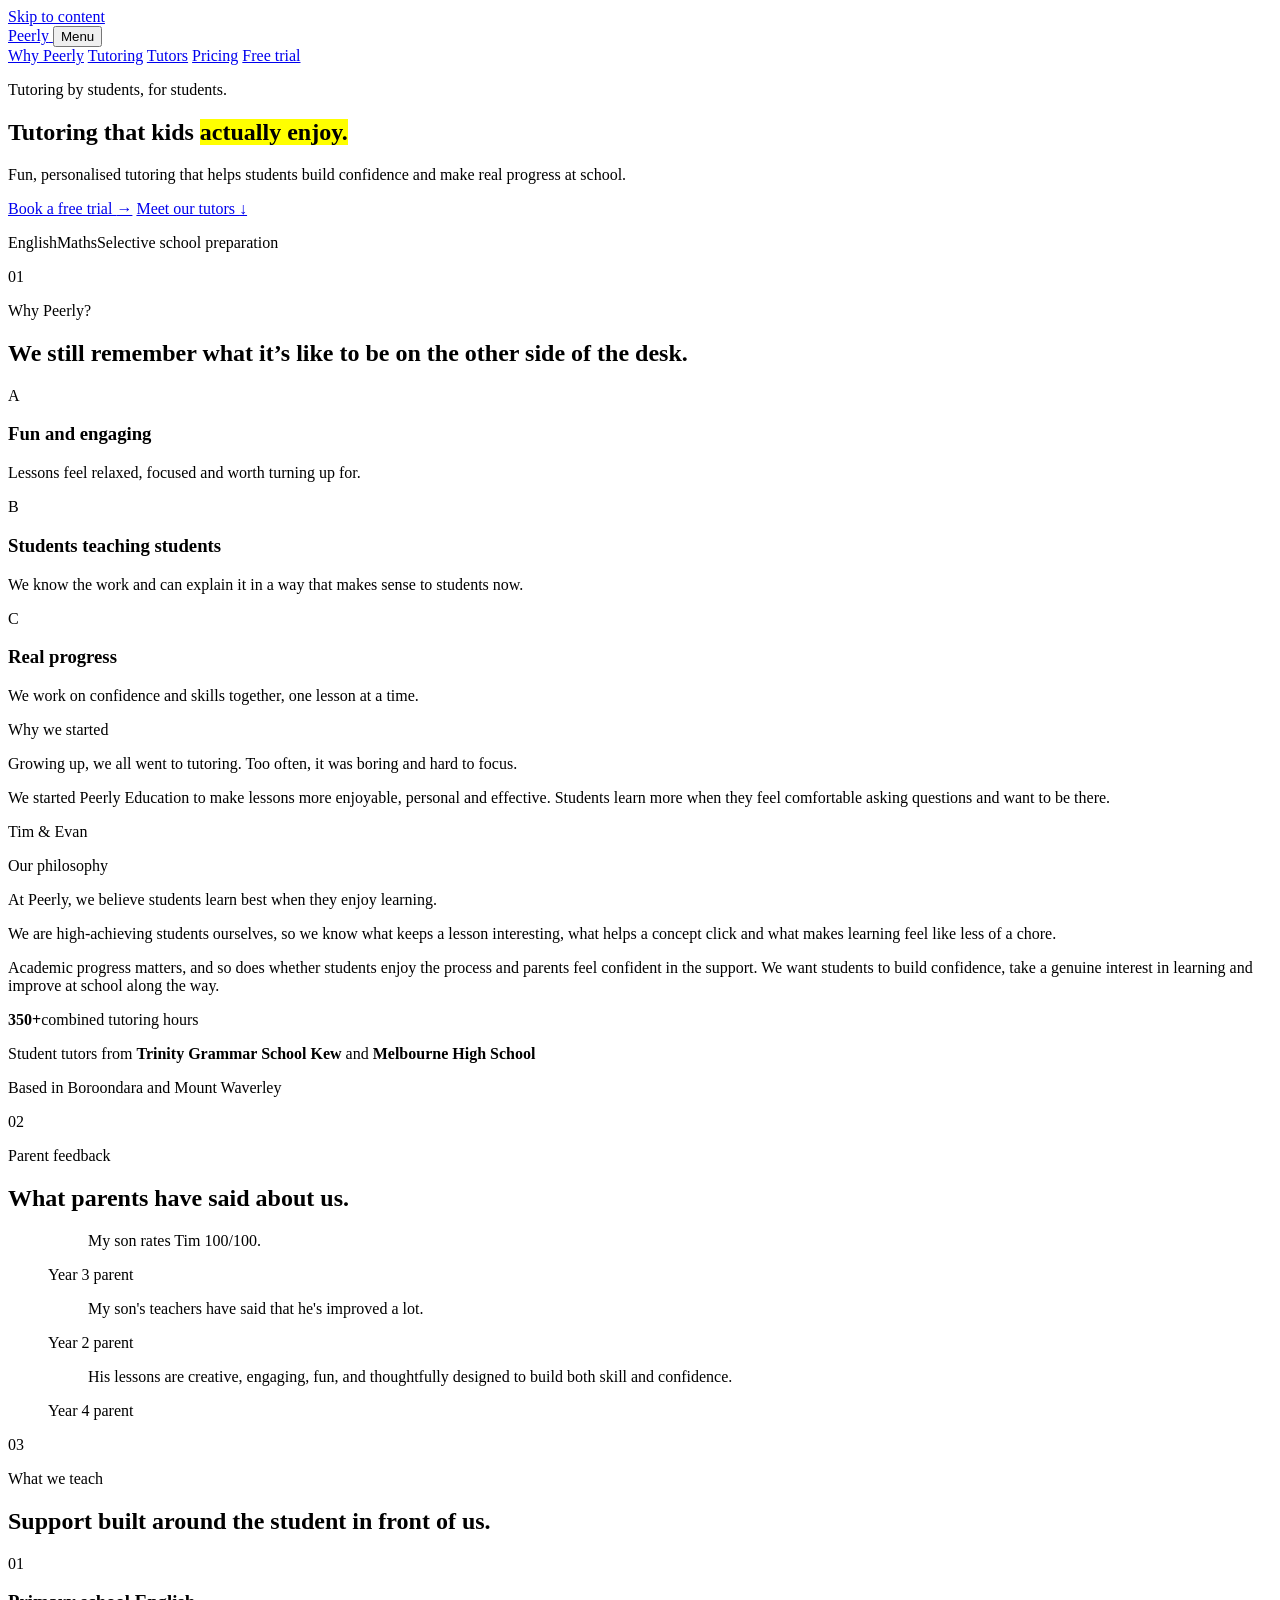
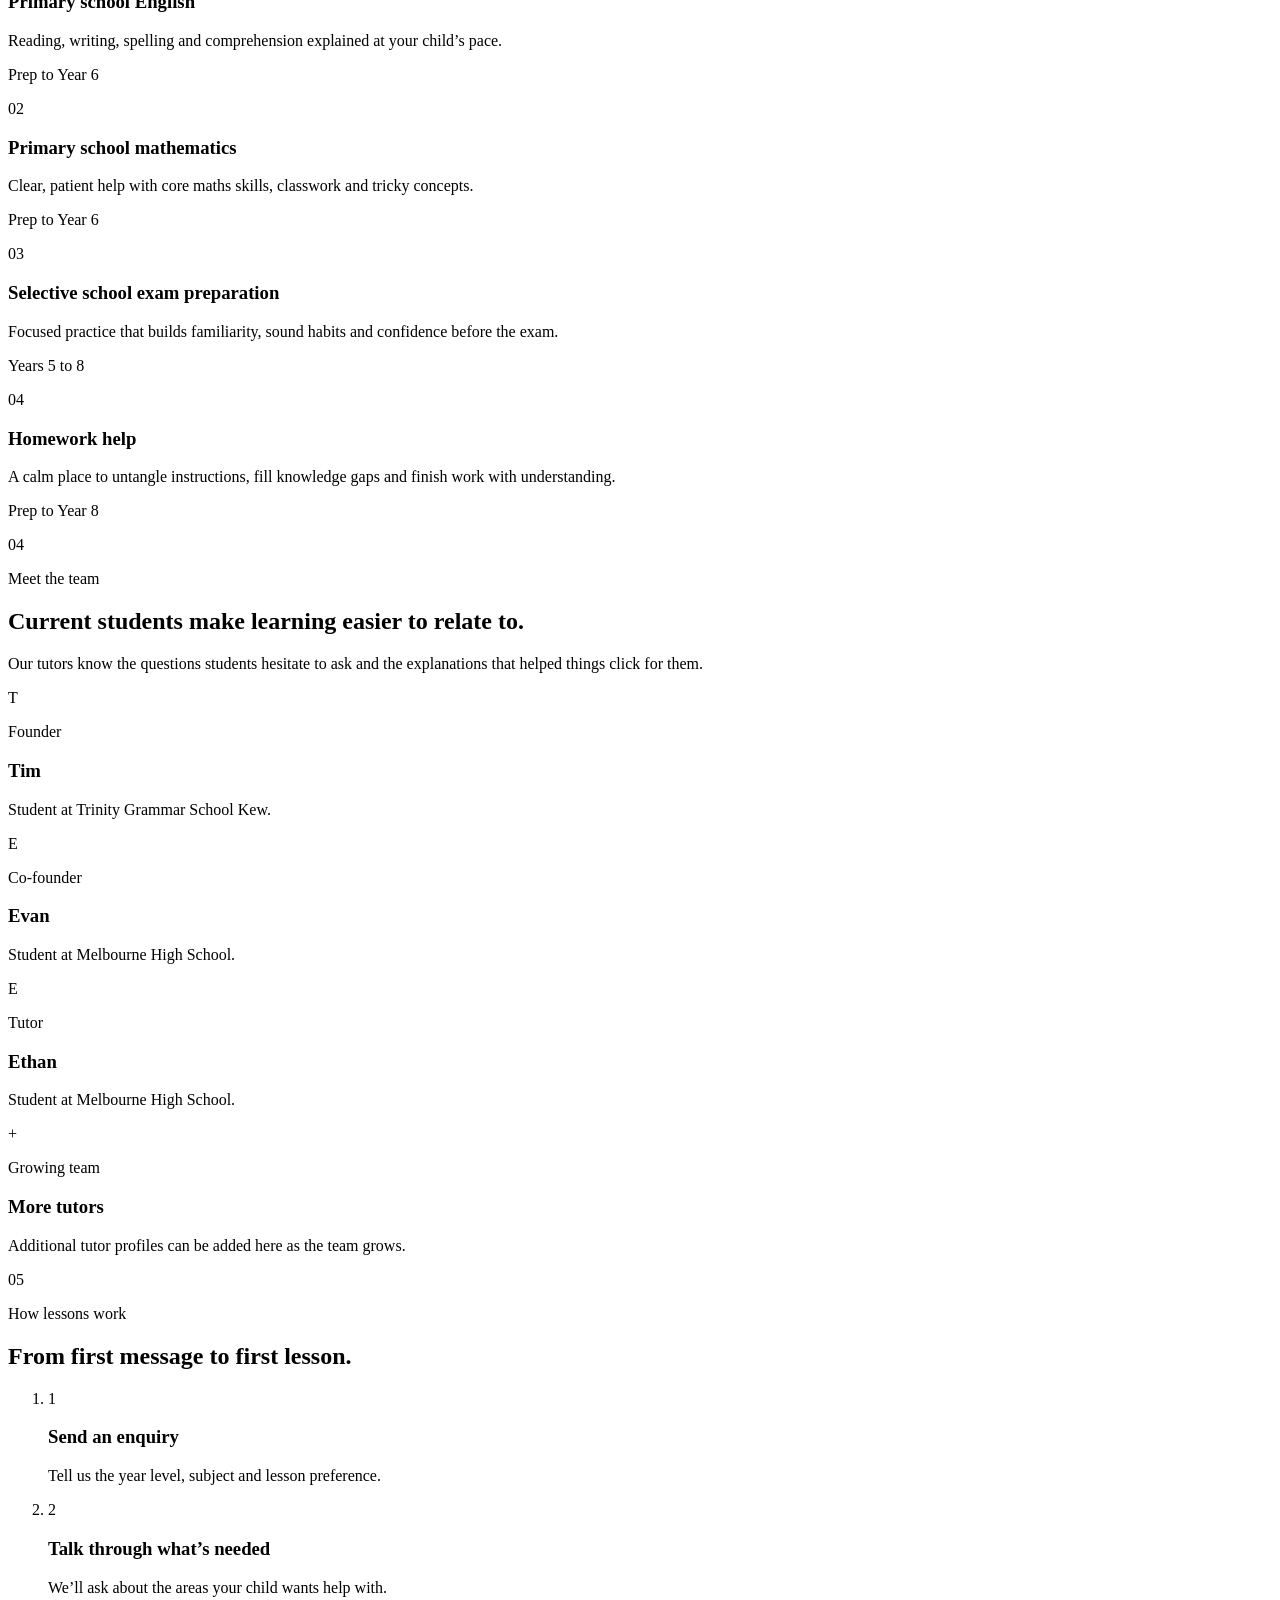
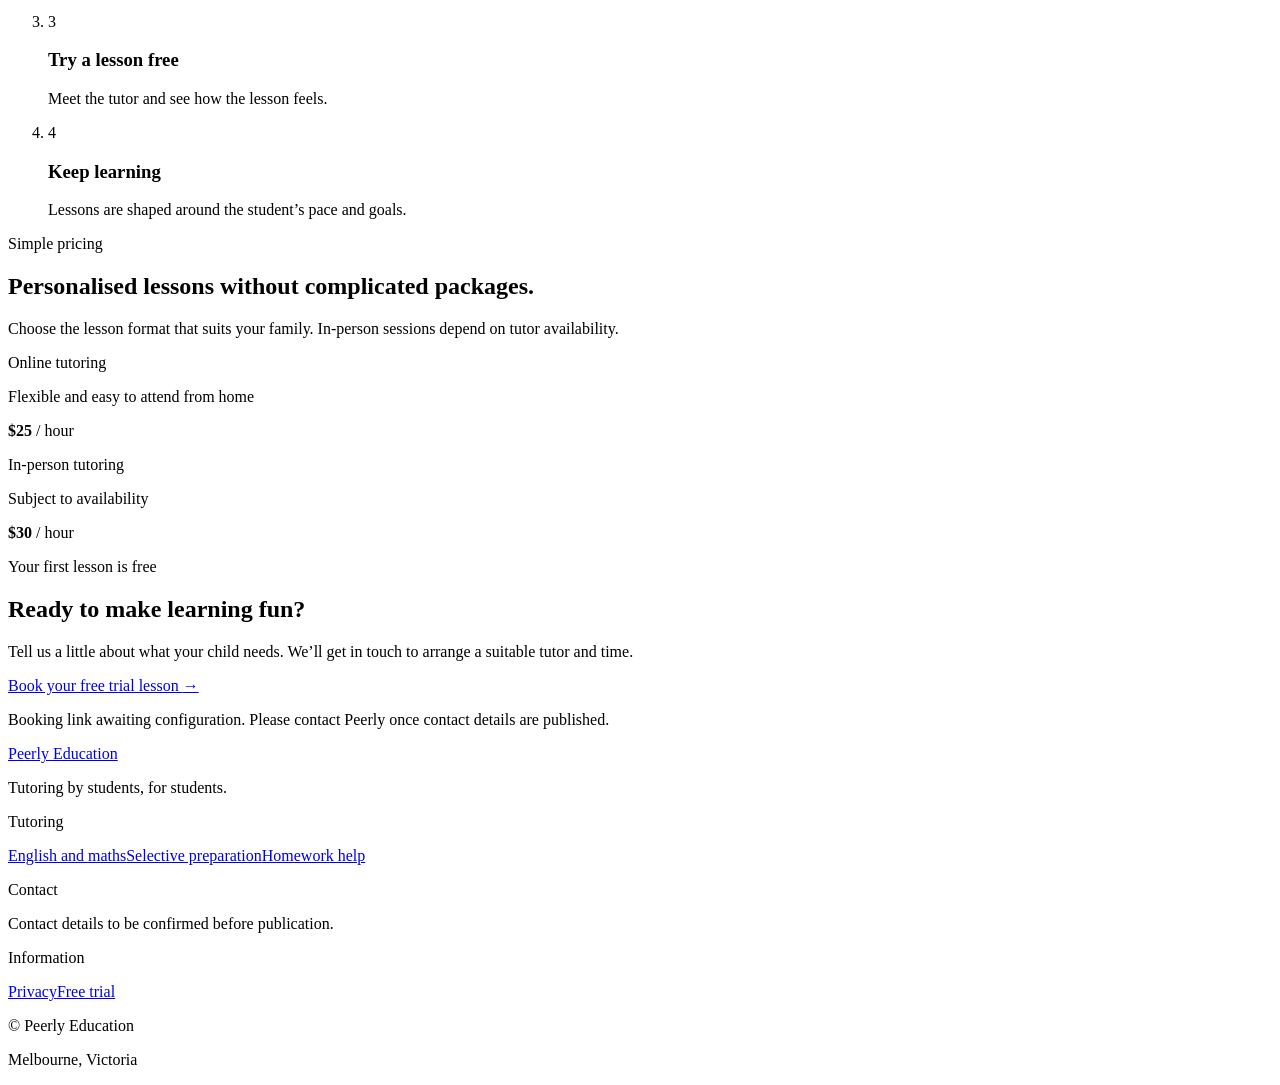
==== index.html @ 15a8ea4a "Add index.html" ====
<!doctype html>
<html lang="en-AU">
<head>
  <meta charset="utf-8">
  <meta name="viewport" content="width=device-width, initial-scale=1">
  <title>Peerly Education | Tutoring students enjoy</title>
  <meta name="description" content="Friendly English, maths, homework and selective school tutoring from current Melbourne students. Book a free trial with Peerly Education.">
  <meta property="og:title" content="Peerly Education | Tutoring students enjoy">
  <meta property="og:description" content="Personalised tutoring from current students who remember what learning feels like.">
  <meta property="og:type" content="website">
  <meta property="og:image" content="assets/og-image.svg">
  <meta name="theme-color" content="#102e49">
  <link rel="icon" href="assets/favicon.svg" type="image/svg+xml">
  <link rel="preconnect" href="https://fonts.googleapis.com">
  <link rel="preconnect" href="https://fonts.gstatic.com" crossorigin>
  <link href="https://fonts.googleapis.com/css2?family=Barlow+Condensed:wght@600;700&family=DM+Sans:wght@400;500;600;700&display=swap" rel="stylesheet">
  <link rel="stylesheet" href="assets/styles.css">
  <script src="config.js" defer></script>
  <script src="assets/main.js" defer></script>
</head>
<body>
  <a class="skip-link" href="#main">Skip to content</a>
  <header class="site-header" data-header>
    <div class="nav-wrap">
      <a class="wordmark" href="#top" aria-label="Peerly Education home">
        <span class="wordmark-dot" aria-hidden="true"></span>
        <span>Peerly</span>
      </a>
      <button class="menu-button" id="menu-toggle" type="button" aria-expanded="false" aria-controls="site-nav">
        <span>Menu</span>
        <span class="menu-lines" aria-hidden="true"></span>
      </button>
      <nav class="site-nav" id="site-nav" aria-label="Main navigation">
        <a href="#why-peerly">Why Peerly</a>
        <a href="#services">Tutoring</a>
        <a href="#team">Tutors</a>
        <a href="#pricing">Pricing</a>
        <a class="nav-cta" href="#free-trial">Free trial</a>
      </nav>
    </div>
  </header>

  <main id="main">
    <section class="hero" id="top">
      <div class="hero-orbit hero-orbit-left" aria-hidden="true"><span></span><i></i></div>
      <div class="hero-orbit hero-orbit-right" aria-hidden="true"><span></span><i></i></div>
      <div class="hero-inner">
        <p class="eyebrow">Tutoring by students, for students.</p>
        <h1>Tutoring that kids <mark>actually enjoy.</mark></h1>
        <div class="hero-bottom">
          <p class="hero-copy">Fun, personalised tutoring that helps students build confidence and make real progress at school.</p>
          <div class="hero-actions">
            <a class="button button-primary" href="#free-trial">Book a free trial <span aria-hidden="true">→</span></a>
            <a class="text-link" href="#team">Meet our tutors <span aria-hidden="true">↓</span></a>
          </div>
        </div>
        <p class="subject-line"><span>English</span><span>Maths</span><span>Selective school preparation</span></p>
      </div>
    </section>

    <section class="why section" id="why-peerly">
      <div class="section-heading">
        <p class="section-number">01</p>
        <div>
          <p class="eyebrow">Why Peerly?</p>
          <h2>We still remember what it’s like to be on the other side of the desk.</h2>
        </div>
      </div>
      <div class="why-layout">
        <div class="principles" aria-label="Our teaching philosophy">
          <article>
            <p class="principle-index">A</p>
            <h3>Fun and engaging</h3>
            <p>Lessons feel relaxed, focused and worth turning up for.</p>
          </article>
          <article>
            <p class="principle-index">B</p>
            <h3>Students teaching students</h3>
            <p>We know the work and can explain it in a way that makes sense to students now.</p>
          </article>
          <article>
            <p class="principle-index">C</p>
            <h3>Real progress</h3>
            <p>We work on confidence and skills together, one lesson at a time.</p>
          </article>
        </div>
        <aside class="founder-note">
          <p class="eyebrow">Why we started</p>
          <p>Growing up, we all went to tutoring. Too often, it was boring and hard to focus.</p>
          <p>We started Peerly Education to make lessons more enjoyable, personal and effective. Students learn more when they feel comfortable asking questions and want to be there.</p>
          <div class="signature">Tim &amp; Evan</div>
        </aside>
      </div>
      <div class="philosophy-statement">
        <p class="eyebrow">Our philosophy</p>
        <p class="philosophy-lead">At Peerly, we believe students learn best when they enjoy learning.</p>
        <div class="philosophy-copy">
          <p>We are high-achieving students ourselves, so we know what keeps a lesson interesting, what helps a concept click and what makes learning feel like less of a chore.</p>
          <p>Academic progress matters, and so does whether students enjoy the process and parents feel confident in the support. We want students to build confidence, take a genuine interest in learning and improve at school along the way.</p>
        </div>
      </div>
    </section>

    <section class="credibility" aria-label="Peerly Education experience">
      <div class="credibility-inner">
        <p class="stat"><strong>350+</strong><span>combined tutoring hours</span></p>
        <div class="credibility-details">
          <p class="school-note">Student tutors from <strong>Trinity Grammar School Kew</strong> and <strong>Melbourne High School</strong></p>
          <p class="location-note" data-service-area>Based in Boroondara and Mount Waverley</p>
        </div>
      </div>
    </section>

    <section class="testimonials section" id="testimonials">
      <div class="section-heading">
        <p class="section-number">02</p>
        <div>
          <p class="eyebrow">Parent feedback</p>
          <h2>What parents have said about us.</h2>
        </div>
      </div>
      <div class="testimonial-layout">
        <figure class="testimonial-featured">
          <blockquote>My son rates Tim 100/100.</blockquote>
          <figcaption>Year 3 parent</figcaption>
        </figure>
        <div class="testimonial-pair">
          <figure>
            <blockquote>My son's teachers have said that he's improved a lot.</blockquote>
            <figcaption>Year 2 parent</figcaption>
          </figure>
          <figure>
            <blockquote>His lessons are creative, engaging, fun, and thoughtfully designed to build both skill and confidence.</blockquote>
            <figcaption>Year 4 parent</figcaption>
          </figure>
        </div>
      </div>
    </section>

    <section class="services section" id="services">
      <div class="section-heading">
        <p class="section-number">03</p>
        <div>
          <p class="eyebrow">What we teach</p>
          <h2>Support built around the student in front of us.</h2>
        </div>
      </div>
      <div class="service-list">
        <article class="service-item service-yellow">
          <p class="service-count">01</p>
          <div><h3>Primary school English</h3><p>Reading, writing, spelling and comprehension explained at your child’s pace.</p></div>
          <p class="year-pill">Prep to Year 6</p>
        </article>
        <article class="service-item">
          <p class="service-count">02</p>
          <div><h3>Primary school mathematics</h3><p>Clear, patient help with core maths skills, classwork and tricky concepts.</p></div>
          <p class="year-pill">Prep to Year 6</p>
        </article>
        <article class="service-item service-mint">
          <p class="service-count">03</p>
          <div><h3>Selective school exam preparation</h3><p>Focused practice that builds familiarity, sound habits and confidence before the exam.</p></div>
          <p class="year-pill">Years 5 to 8</p>
        </article>
        <article class="service-item service-coral">
          <p class="service-count">04</p>
          <div><h3>Homework help</h3><p>A calm place to untangle instructions, fill knowledge gaps and finish work with understanding.</p></div>
          <p class="year-pill">Prep to Year 8</p>
        </article>
      </div>
    </section>

    <section class="team section" id="team">
      <div class="section-heading section-heading-light">
        <p class="section-number">04</p>
        <div>
          <p class="eyebrow">Meet the team</p>
          <h2>Current students make learning easier to relate to.</h2>
          <p class="heading-copy">Our tutors know the questions students hesitate to ask and the explanations that helped things click for them.</p>
        </div>
      </div>
      <div class="team-grid">
        <article class="person person-featured">
          <div class="person-mark" aria-hidden="true">T</div>
          <div><p class="person-role">Founder</p><h3>Tim</h3><p>Student at Trinity Grammar School Kew.</p></div>
        </article>
        <article class="person">
          <div class="person-mark" aria-hidden="true">E</div>
          <div><p class="person-role">Co-founder</p><h3>Evan</h3><p>Student at Melbourne High School.</p></div>
        </article>
        <article class="person">
          <div class="person-mark" aria-hidden="true">E</div>
          <div><p class="person-role">Tutor</p><h3>Ethan</h3><p>Student at Melbourne High School.</p></div>
        </article>
        <article class="person person-placeholder">
          <div class="person-mark" aria-hidden="true">+</div>
          <div><p class="person-role">Growing team</p><h3>More tutors</h3><p>Additional tutor profiles can be added here as the team grows.</p></div>
        </article>
      </div>
    </section>

    <section class="lesson-process section" id="how-it-works">
      <div class="section-heading">
        <p class="section-number">05</p>
        <div><p class="eyebrow">How lessons work</p><h2>From first message to first lesson.</h2></div>
      </div>
      <ol class="steps">
        <li><span>1</span><div><h3>Send an enquiry</h3><p>Tell us the year level, subject and lesson preference.</p></div></li>
        <li><span>2</span><div><h3>Talk through what’s needed</h3><p>We’ll ask about the areas your child wants help with.</p></div></li>
        <li><span>3</span><div><h3>Try a lesson free</h3><p>Meet the tutor and see how the lesson feels.</p></div></li>
        <li><span>4</span><div><h3>Keep learning</h3><p>Lessons are shaped around the student’s pace and goals.</p></div></li>
      </ol>
    </section>

    <section class="pricing section" id="pricing">
      <div class="pricing-copy">
        <p class="eyebrow">Simple pricing</p>
        <h2>Personalised lessons without complicated packages.</h2>
        <p>Choose the lesson format that suits your family. In-person sessions depend on tutor availability.</p>
      </div>
      <div class="price-list">
        <article><div><p>Online tutoring</p><span>Flexible and easy to attend from home</span></div><p class="price"><strong>$25</strong> / hour</p></article>
        <article><div><p>In-person tutoring</p><span>Subject to availability</span></div><p class="price"><strong>$30</strong> / hour</p></article>
      </div>
    </section>

    <section class="trial" id="free-trial">
      <div class="trial-decoration" aria-hidden="true"><span></span><span></span><span></span></div>
      <div class="trial-inner">
        <p class="eyebrow">Your first lesson is free</p>
        <h2>Ready to make learning fun?</h2>
        <p>Tell us a little about what your child needs. We’ll get in touch to arrange a suitable tutor and time.</p>
        <a class="button button-dark" id="booking-link" href="#booking-status" data-booking-link>Book your free trial lesson <span aria-hidden="true">→</span></a>
        <p class="booking-status" id="booking-status" role="status" data-booking-status>Booking link awaiting configuration. Please contact Peerly once contact details are published.</p>
      </div>
    </section>
  </main>

  <footer class="site-footer">
    <div class="footer-top">
      <div><a class="wordmark wordmark-light" href="#top"><span class="wordmark-dot" aria-hidden="true"></span><span>Peerly Education</span></a><p>Tutoring by students, for students.</p></div>
      <div><p class="footer-label">Tutoring</p><a href="#services">English and maths</a><a href="#services">Selective preparation</a><a href="#services">Homework help</a></div>
      <div><p class="footer-label">Contact</p><p data-contact-placeholder>Contact details to be confirmed before publication.</p><a class="hidden" data-contact-phone href="#"></a><a class="hidden" data-contact-email href="#"></a></div>
      <div><p class="footer-label">Information</p><a href="privacy.html">Privacy</a><a href="#free-trial">Free trial</a></div>
    </div>
    <div class="footer-bottom"><p>© <span data-current-year></span> Peerly Education</p><p data-service-area>Melbourne, Victoria</p></div>
  </footer>
</body>
</html>
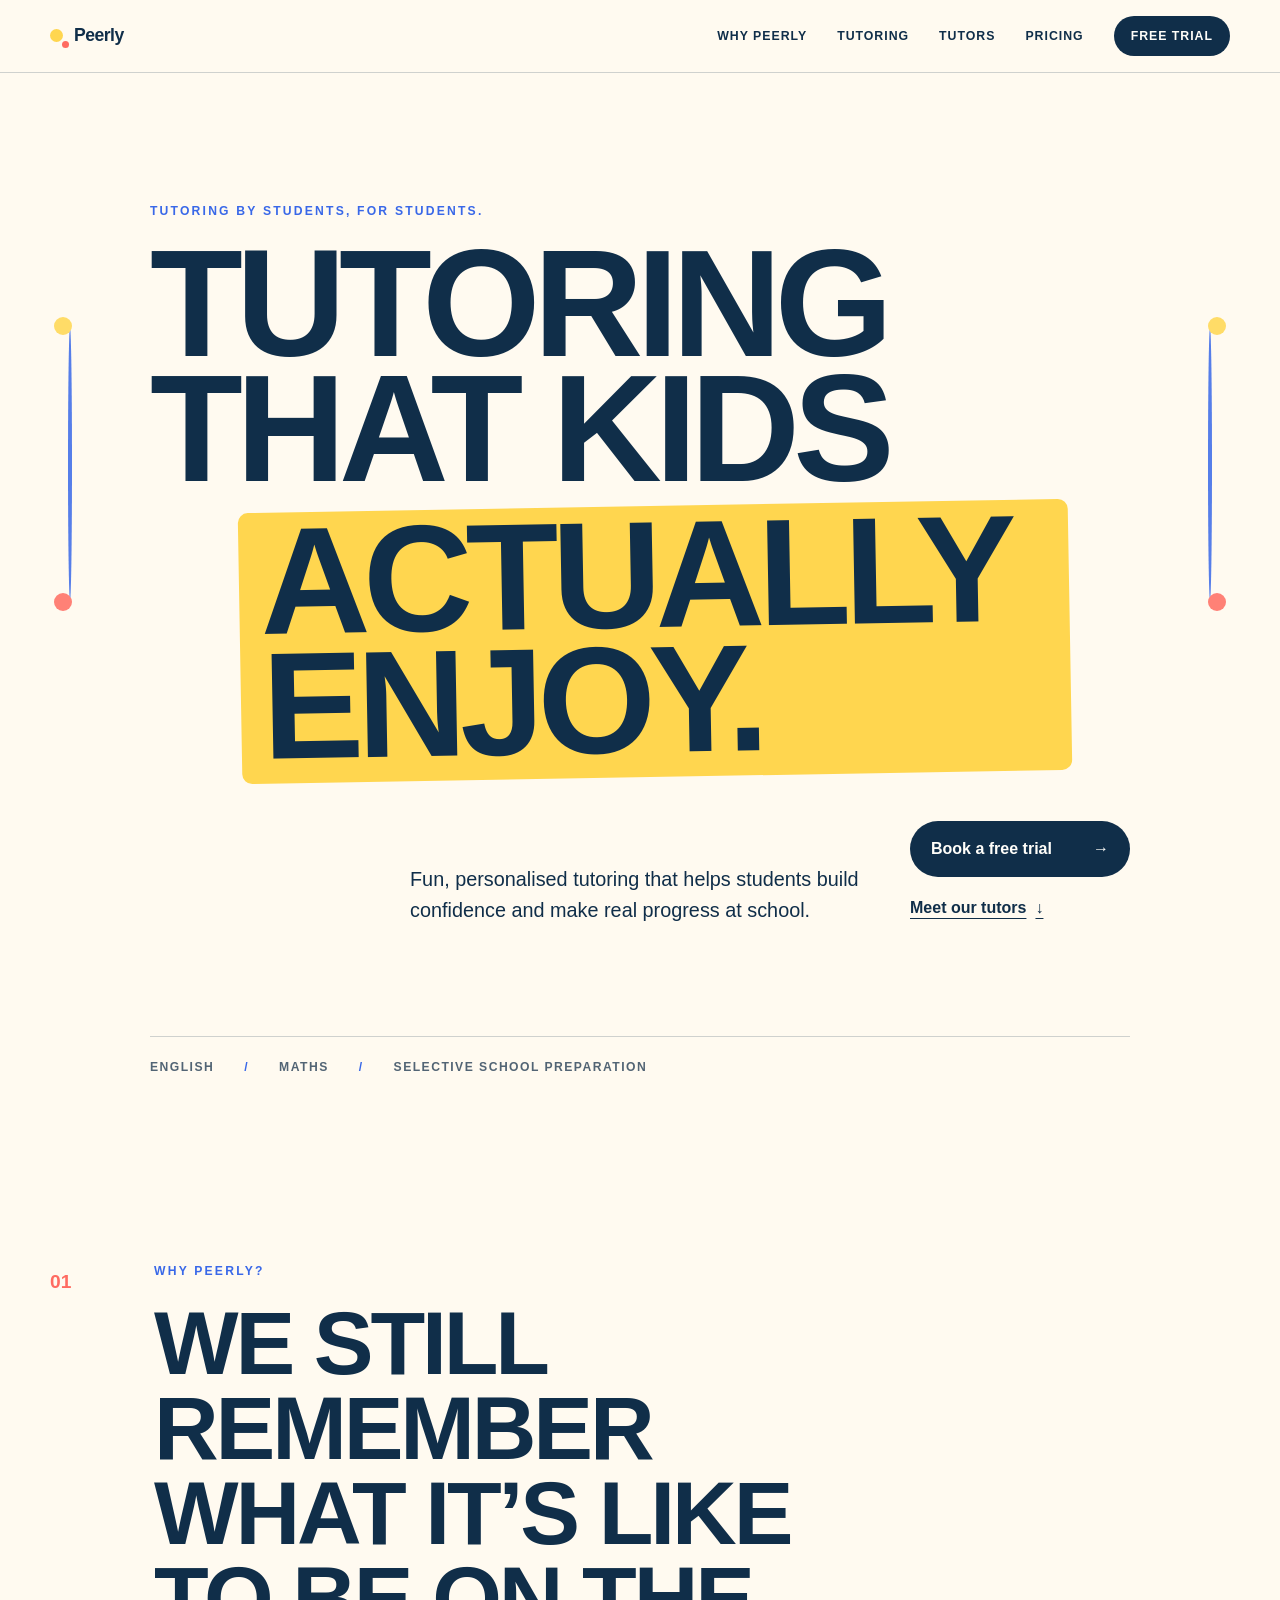
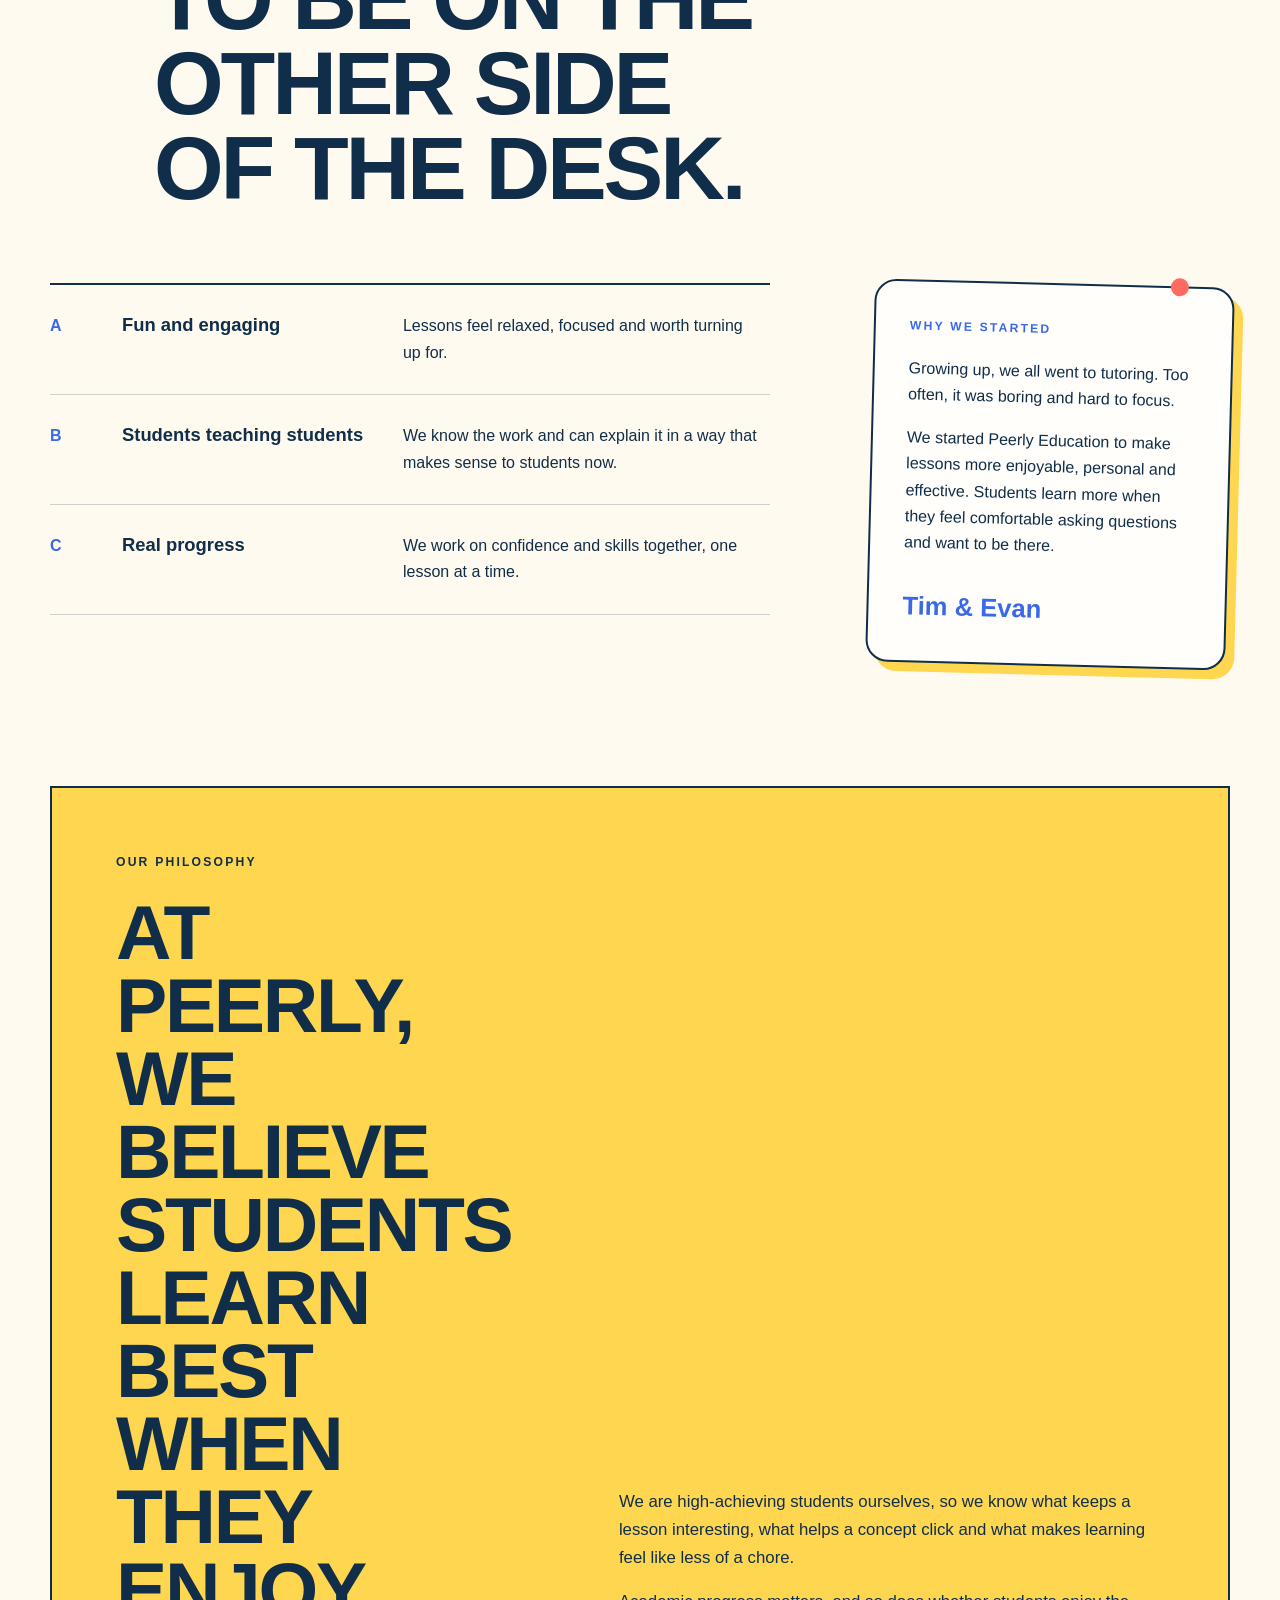
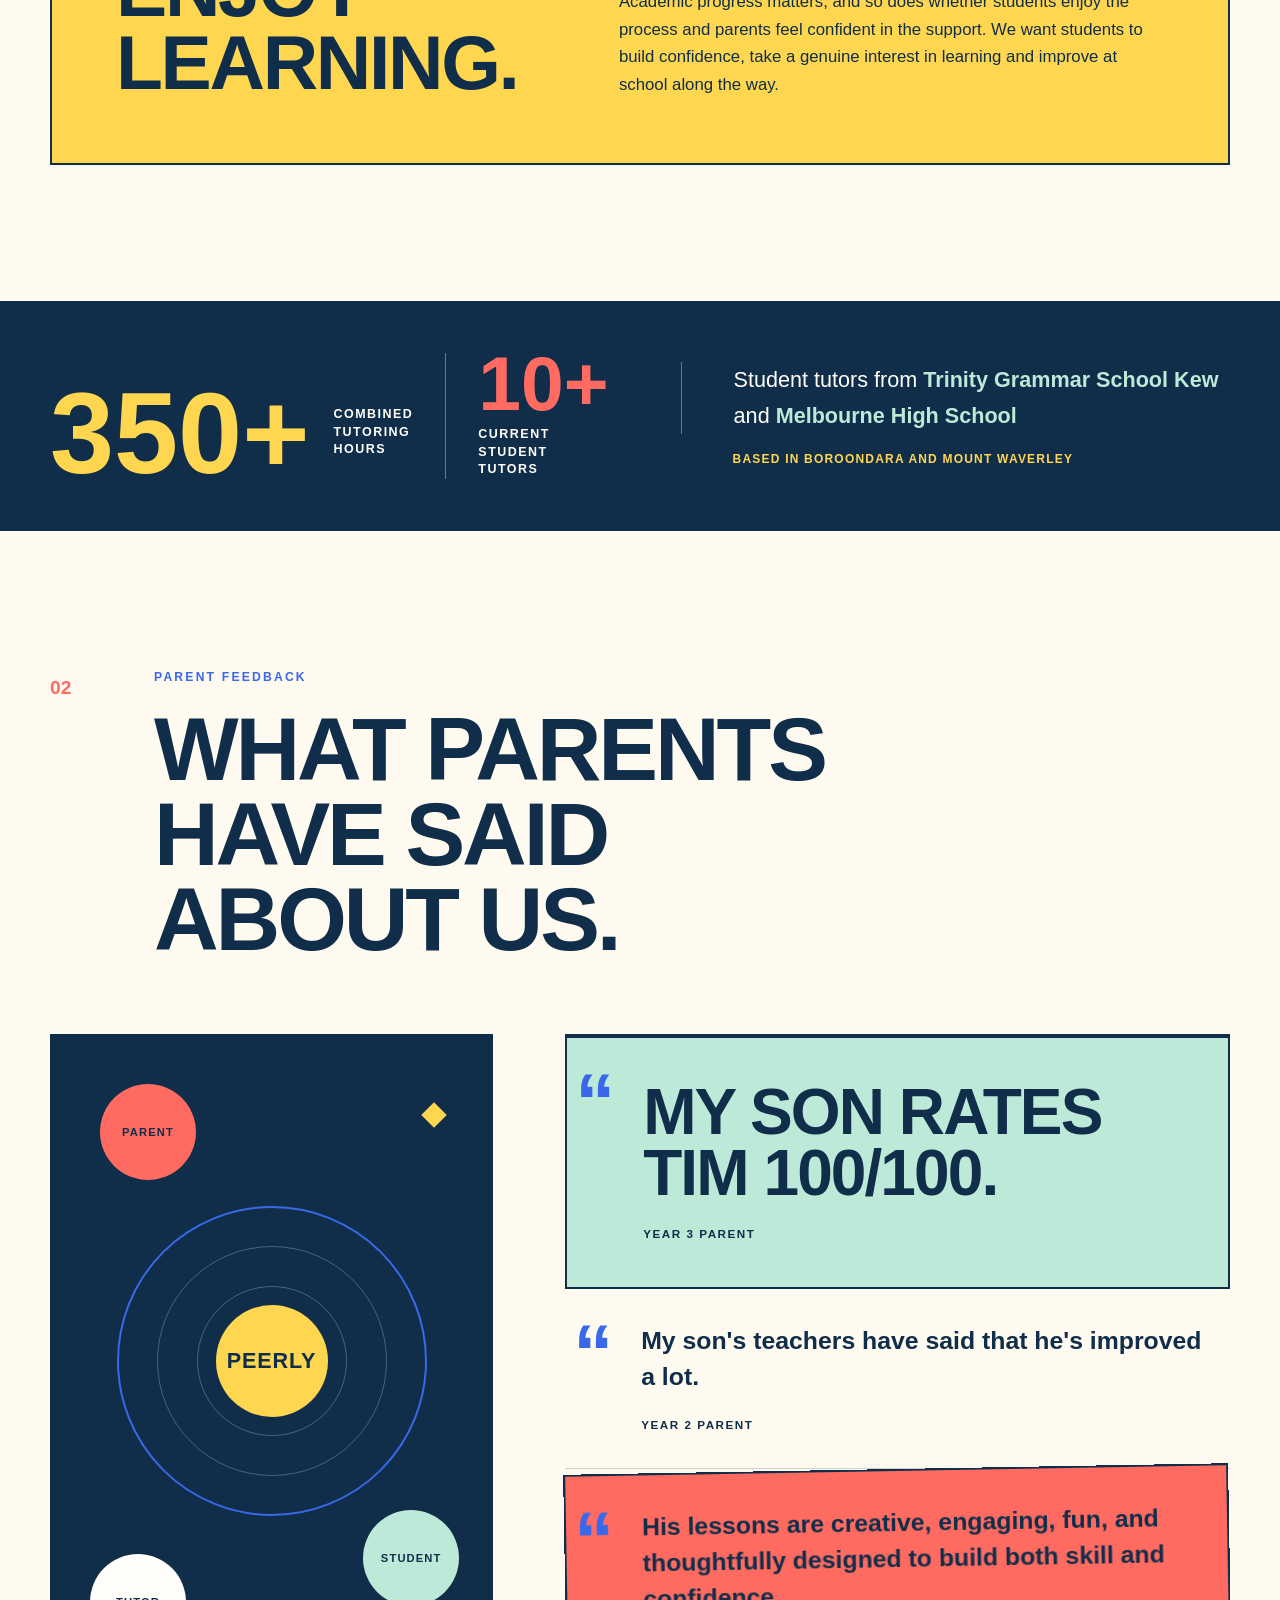
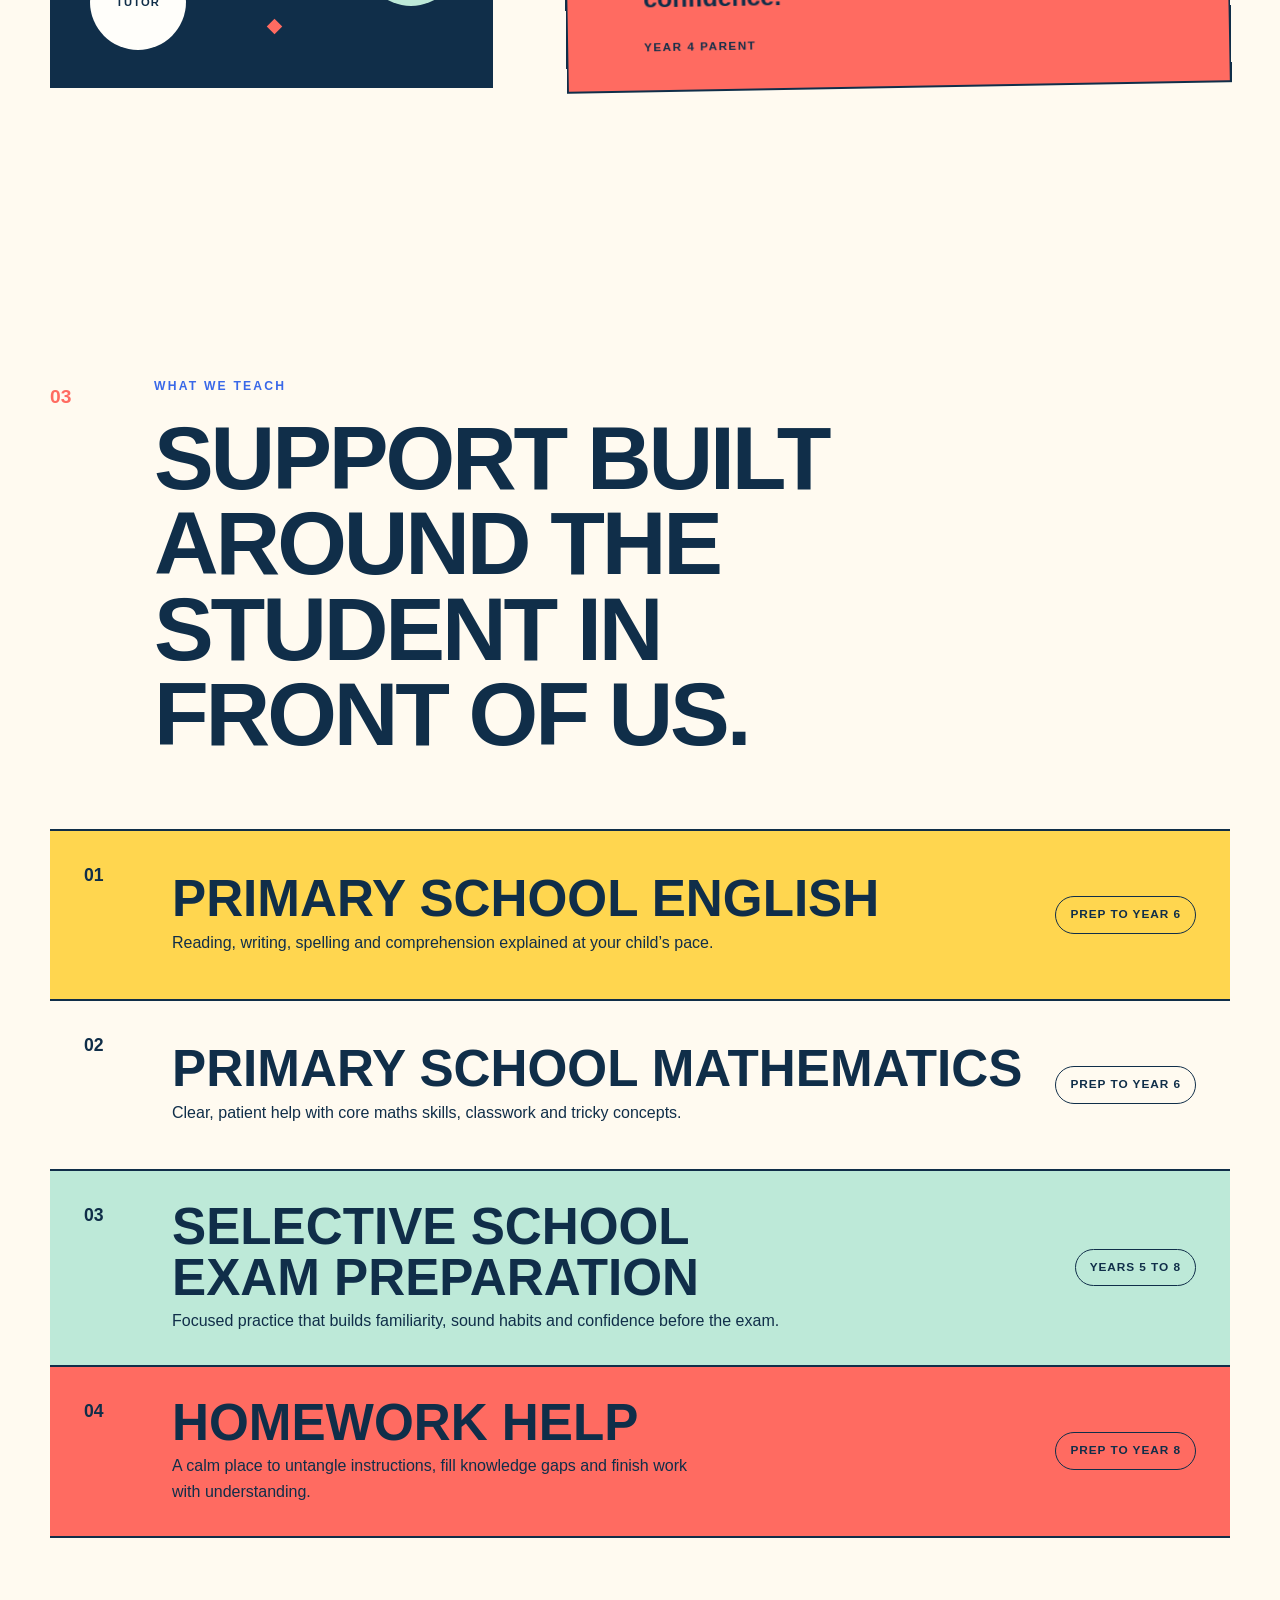
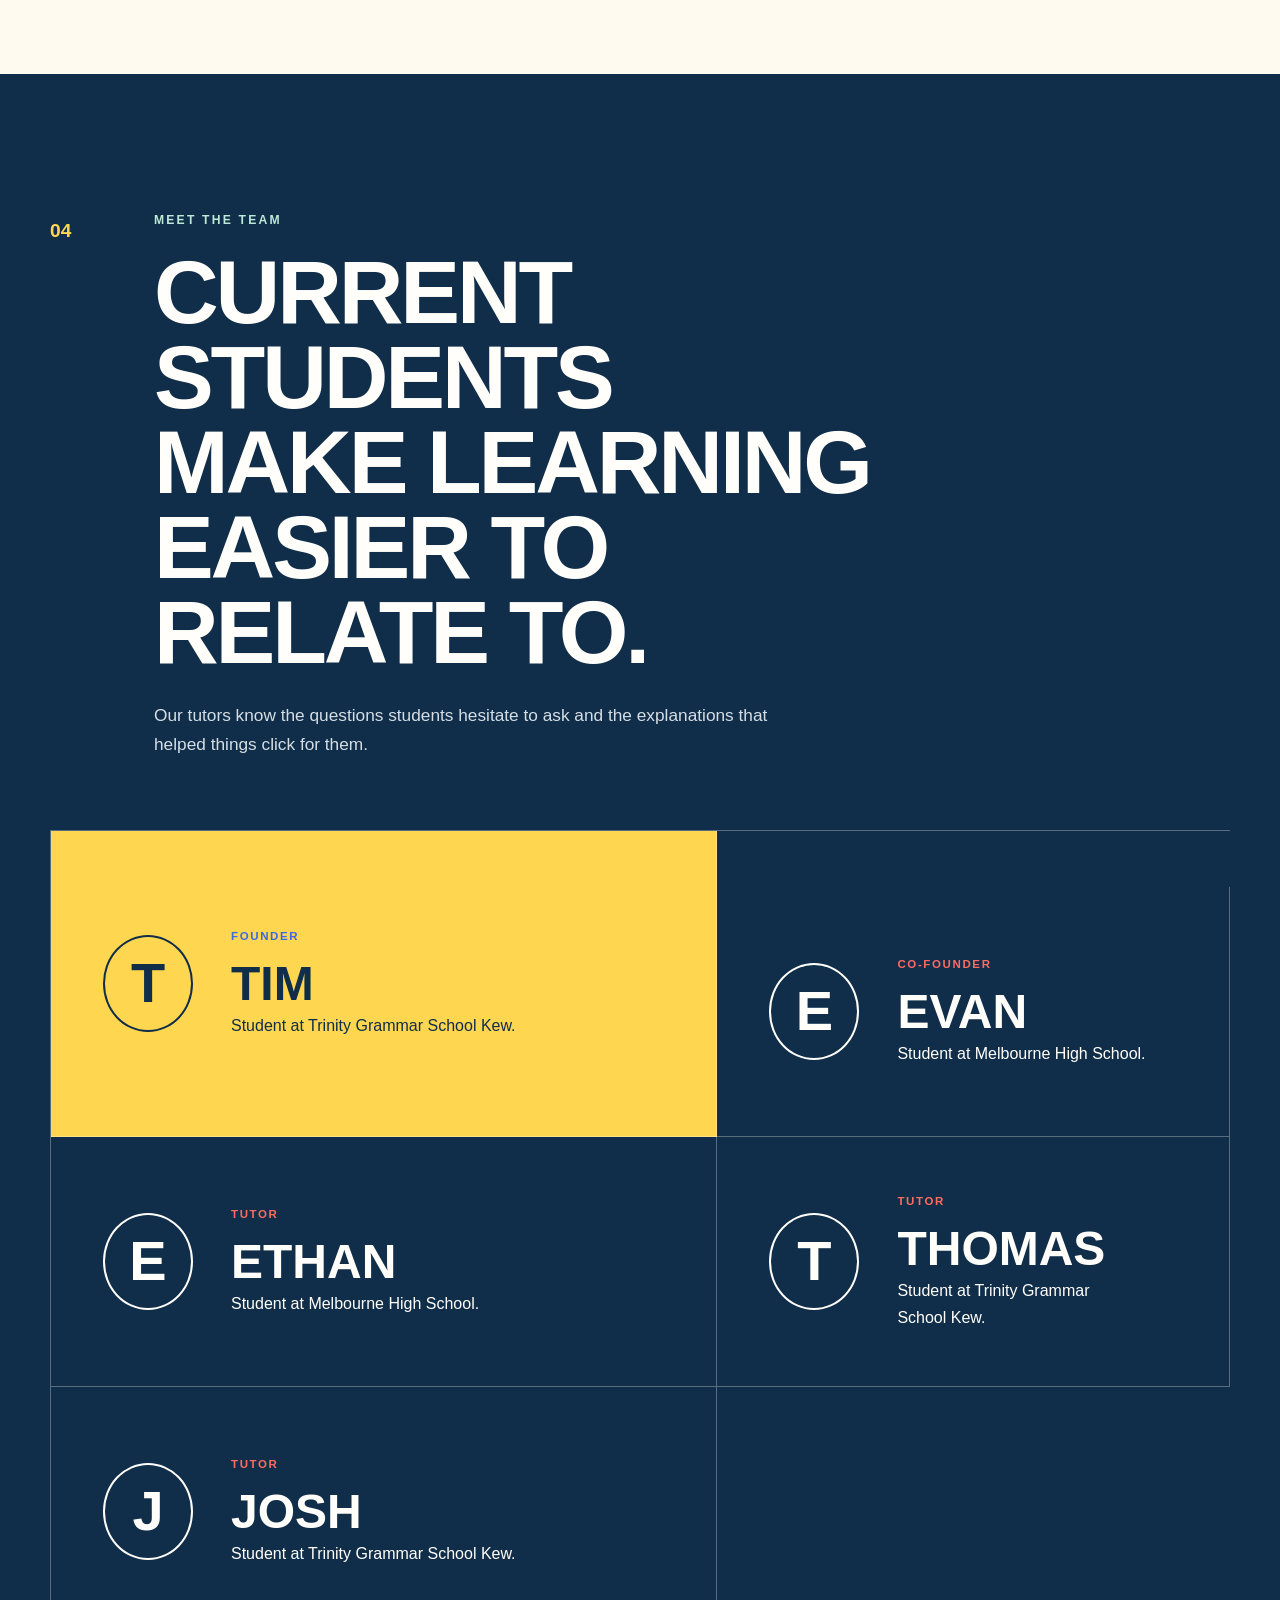
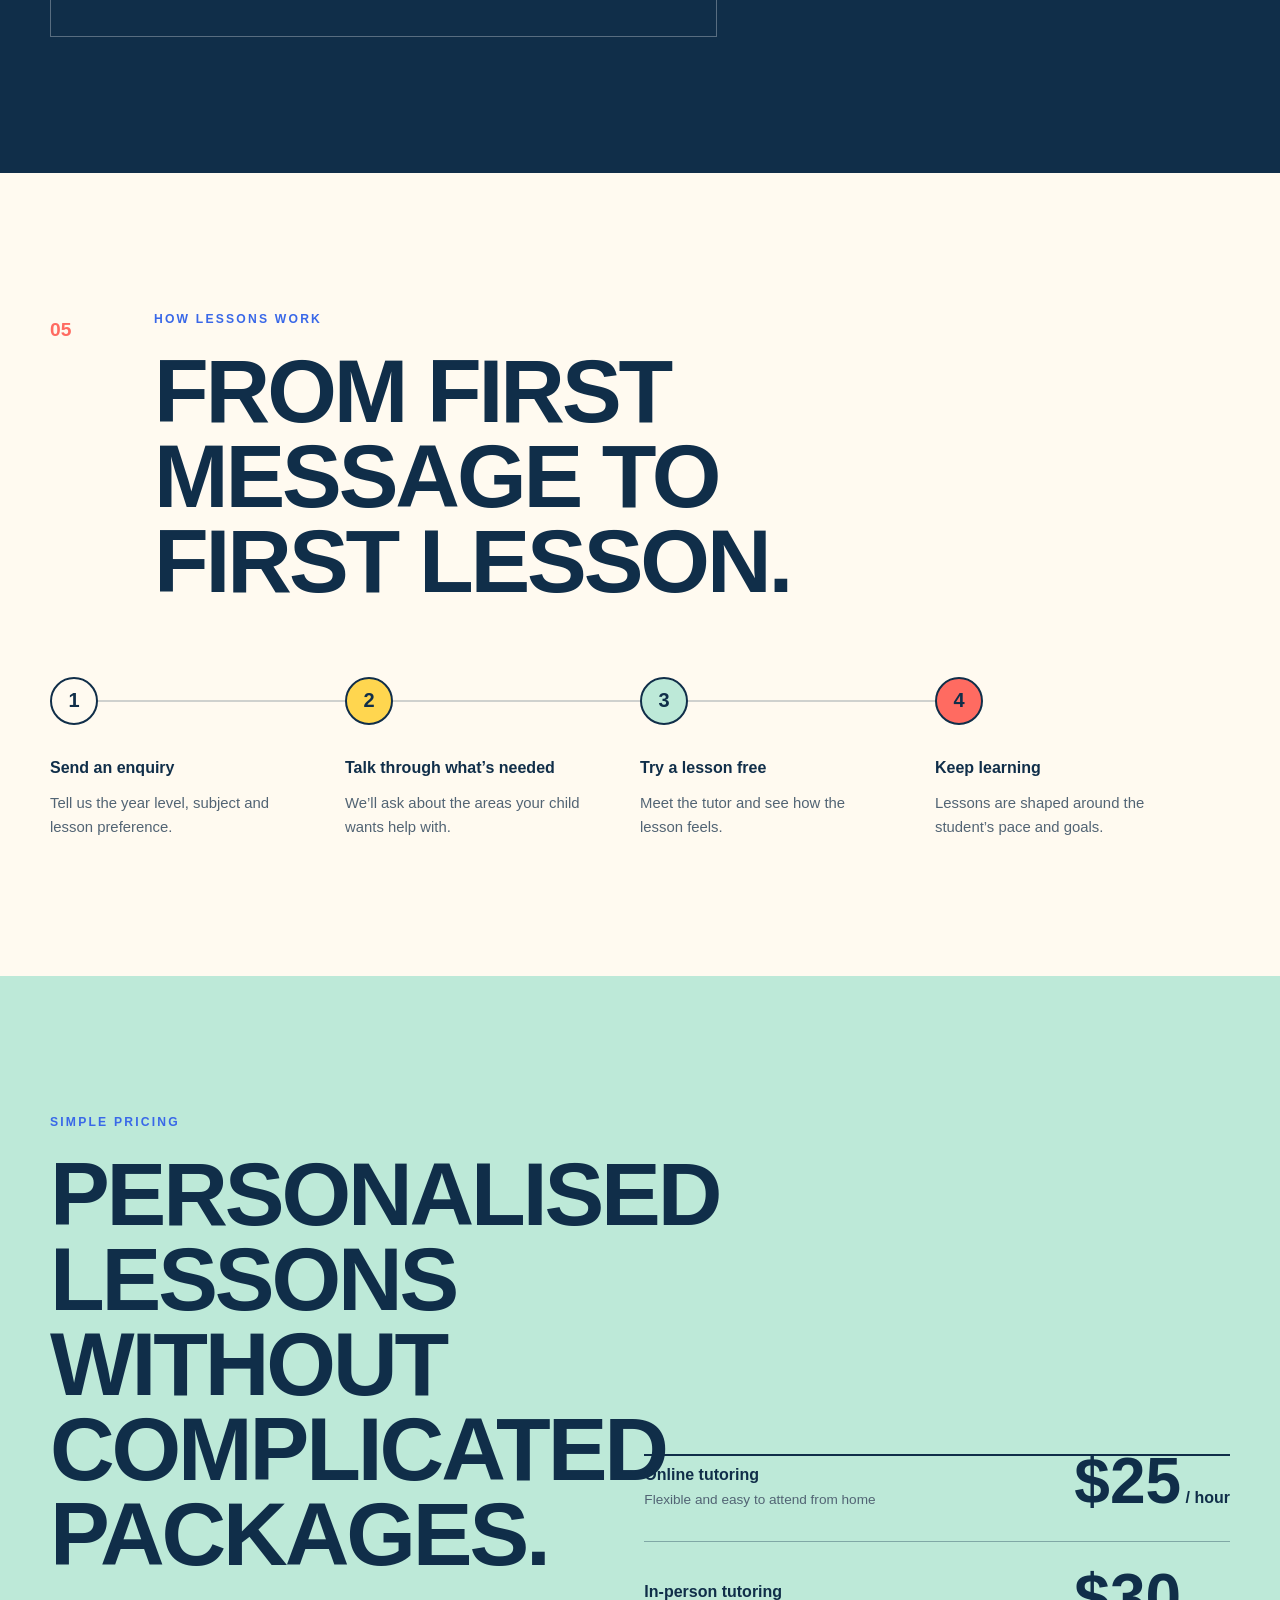
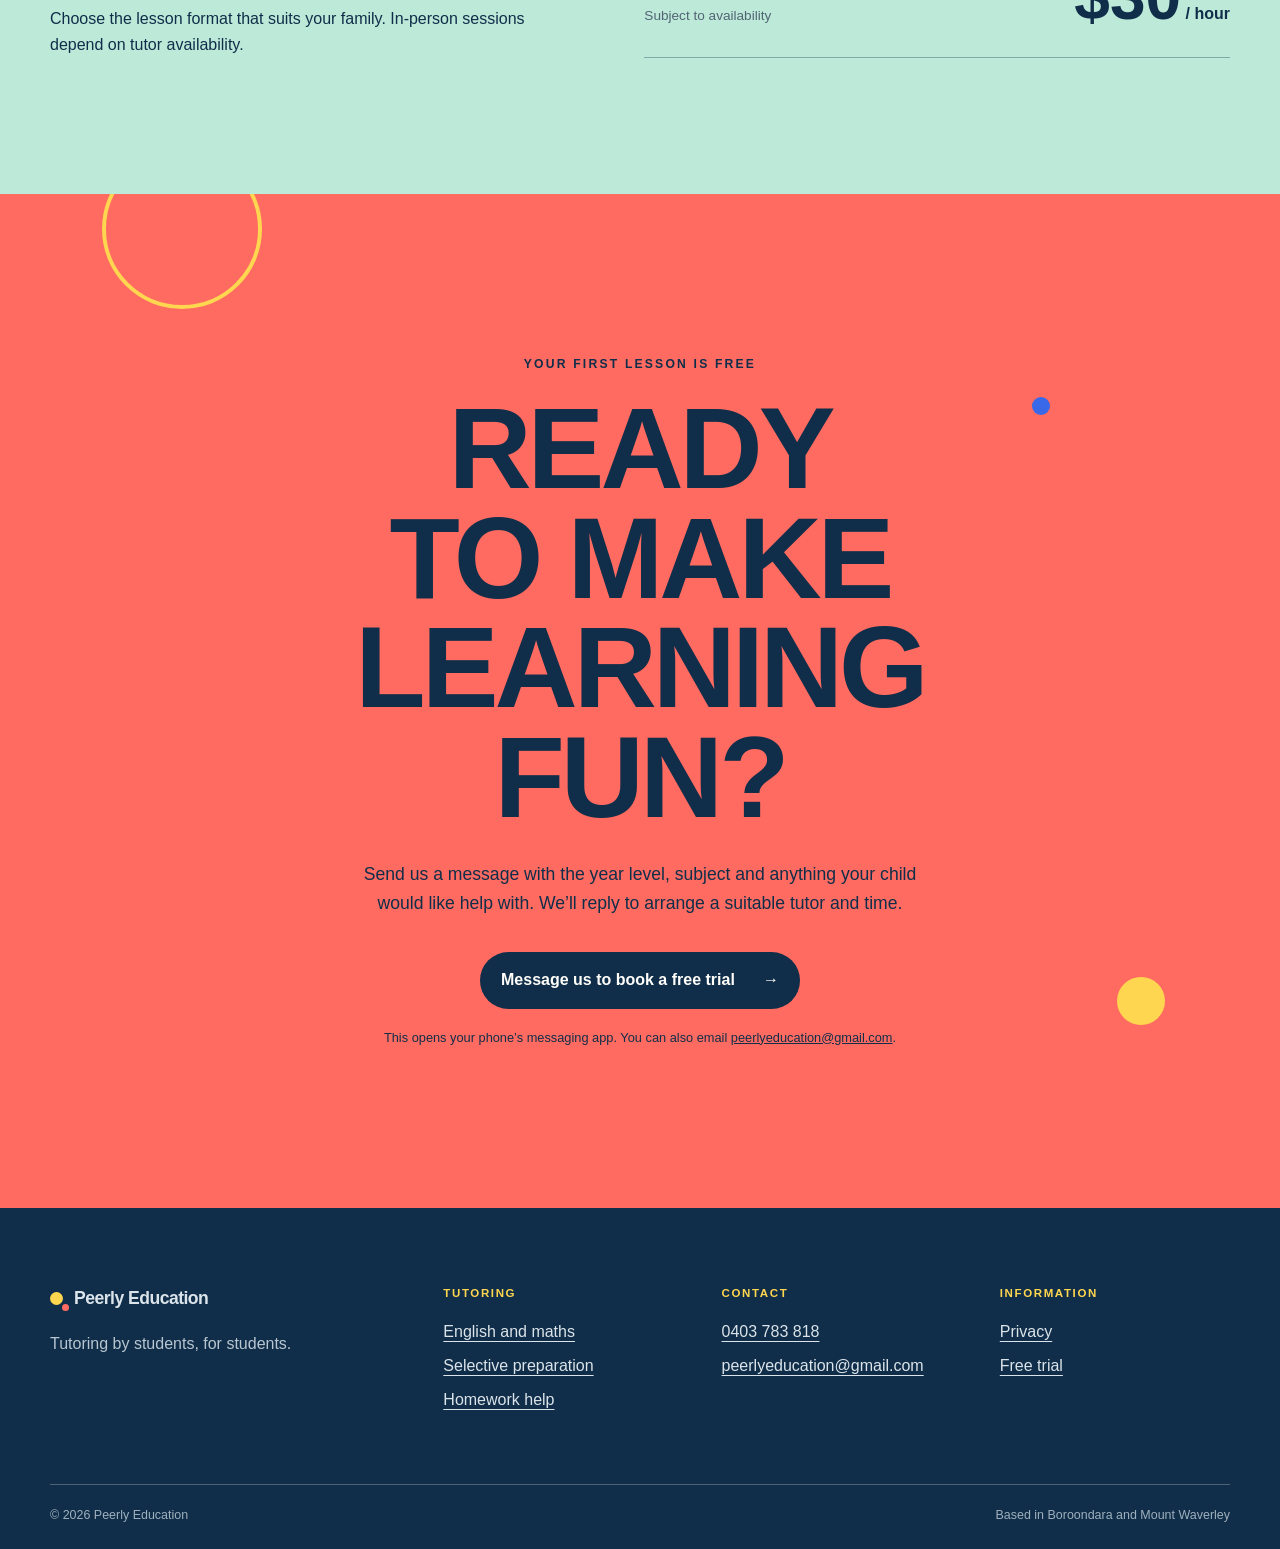
==== commit 943278b7: "Update index.html" ====
--- a/index.html
+++ b/index.html
@@ -103,7 +103,10 @@
 
     <section class="credibility" aria-label="Peerly Education experience">
       <div class="credibility-inner">
-        <p class="stat"><strong>350+</strong><span>combined tutoring hours</span></p>
+        <div class="stat-group">
+          <p class="stat"><strong>350+</strong><span>combined tutoring hours</span></p>
+          <p class="stat stat-secondary"><strong>10+</strong><span>current student tutors</span></p>
+        </div>
         <div class="credibility-details">
           <p class="school-note">Student tutors from <strong>Trinity Grammar School Kew</strong> and <strong>Melbourne High School</strong></p>
           <p class="location-note" data-service-area>Based in Boroondara and Mount Waverley</p>
@@ -120,16 +123,25 @@
         </div>
       </div>
       <div class="testimonial-layout">
-        <figure class="testimonial-featured">
-          <blockquote>My son rates Tim 100/100.</blockquote>
-          <figcaption>Year 3 parent</figcaption>
-        </figure>
-        <div class="testimonial-pair">
-          <figure>
+        <div class="feedback-visual" aria-hidden="true">
+          <div class="feedback-ring"></div>
+          <div class="feedback-centre">Peerly</div>
+          <div class="feedback-node feedback-parent">Parent</div>
+          <div class="feedback-node feedback-student">Student</div>
+          <div class="feedback-node feedback-tutor">Tutor</div>
+          <span class="feedback-spark feedback-spark-one"></span>
+          <span class="feedback-spark feedback-spark-two"></span>
+        </div>
+        <div class="testimonial-notes">
+          <figure class="testimonial-note testimonial-note-featured">
+            <blockquote>My son rates Tim 100/100.</blockquote>
+            <figcaption>Year 3 parent</figcaption>
+          </figure>
+          <figure class="testimonial-note">
             <blockquote>My son's teachers have said that he's improved a lot.</blockquote>
             <figcaption>Year 2 parent</figcaption>
           </figure>
-          <figure>
+          <figure class="testimonial-note testimonial-note-coral">
             <blockquote>His lessons are creative, engaging, fun, and thoughtfully designed to build both skill and confidence.</blockquote>
             <figcaption>Year 4 parent</figcaption>
           </figure>
@@ -191,9 +203,13 @@
           <div class="person-mark" aria-hidden="true">E</div>
           <div><p class="person-role">Tutor</p><h3>Ethan</h3><p>Student at Melbourne High School.</p></div>
         </article>
-        <article class="person person-placeholder">
-          <div class="person-mark" aria-hidden="true">+</div>
-          <div><p class="person-role">Growing team</p><h3>More tutors</h3><p>Additional tutor profiles can be added here as the team grows.</p></div>
+        <article class="person">
+          <div class="person-mark" aria-hidden="true">T</div>
+          <div><p class="person-role">Tutor</p><h3>Thomas</h3><p>Student at Trinity Grammar School Kew.</p></div>
+        </article>
+        <article class="person">
+          <div class="person-mark" aria-hidden="true">J</div>
+          <div><p class="person-role">Tutor</p><h3>Josh</h3><p>Student at Trinity Grammar School Kew.</p></div>
         </article>
       </div>
     </section>
@@ -228,9 +244,9 @@
       <div class="trial-inner">
         <p class="eyebrow">Your first lesson is free</p>
         <h2>Ready to make learning fun?</h2>
-        <p>Tell us a little about what your child needs. We’ll get in touch to arrange a suitable tutor and time.</p>
-        <a class="button button-dark" id="booking-link" href="#booking-status" data-booking-link>Book your free trial lesson <span aria-hidden="true">→</span></a>
-        <p class="booking-status" id="booking-status" role="status" data-booking-status>Booking link awaiting configuration. Please contact Peerly once contact details are published.</p>
+        <p>Send us a message with the year level, subject and anything your child would like help with. We’ll reply to arrange a suitable tutor and time.</p>
+        <a class="button button-dark" id="booking-link" href="sms:+61403783818" data-booking-link>Message us to book a free trial <span aria-hidden="true">→</span></a>
+        <p class="booking-status">This opens your phone’s messaging app. You can also email <a href="mailto:peerlyeducation@gmail.com">peerlyeducation@gmail.com</a>.</p>
       </div>
     </section>
   </main>
--- a/assets/styles.css
+++ b/assets/styles.css
@@ -0,0 +1,290 @@
+:root {
+  --ink: #102e49;
+  --blue: #3968e8;
+  --paper: #fffaf0;
+  --white: #fffefa;
+  --yellow: #ffd64f;
+  --coral: #ff6b61;
+  --mint: #bde9d8;
+  --line: rgba(16, 46, 73, 0.2);
+  --muted: #526474;
+  --display: "Barlow Condensed", sans-serif;
+  --body: "DM Sans", sans-serif;
+  --page: min(1180px, calc(100% - 40px));
+  --radius: 22px;
+}
+
+* { box-sizing: border-box; }
+html { scroll-behavior: smooth; scroll-padding-top: 88px; }
+body { margin: 0; overflow-x: hidden; background: var(--paper); color: var(--ink); font-family: var(--body); font-size: 16px; line-height: 1.65; }
+body::before { content: ""; position: fixed; inset: 0; z-index: -1; opacity: 0.17; pointer-events: none; background-image: radial-gradient(var(--ink) 0.55px, transparent 0.55px); background-size: 18px 18px; }
+a { color: inherit; }
+button, a { -webkit-tap-highlight-color: transparent; }
+button { font: inherit; }
+h1, h2, h3, p { margin-top: 0; }
+h1, h2, h3 { text-wrap: balance; }
+p { text-wrap: pretty; }
+.skip-link { position: fixed; top: 8px; left: 8px; z-index: 200; padding: 10px 16px; transform: translateY(-150%); background: var(--yellow); color: var(--ink); font-weight: 700; }
+.skip-link:focus { transform: translateY(0); }
+:focus-visible { outline: 3px solid var(--blue); outline-offset: 4px; }
+.hidden { display: none !important; }
+
+.site-header { position: sticky; top: 0; z-index: 100; background: rgba(255, 250, 240, 0.92); border-bottom: 1px solid var(--line); backdrop-filter: blur(12px); }
+.nav-wrap { width: var(--page); min-height: 72px; margin: 0 auto; display: flex; align-items: center; justify-content: space-between; gap: 24px; }
+.wordmark { display: inline-flex; align-items: center; gap: 11px; color: var(--ink); font-size: 1.1rem; font-weight: 800; text-decoration: none; letter-spacing: -0.03em; }
+.wordmark-dot { width: 13px; height: 13px; border-radius: 50%; background: var(--yellow); box-shadow: 9px 9px 0 -3px var(--coral); }
+.site-nav { display: flex; align-items: center; gap: 30px; }
+.site-nav a { position: relative; font-size: 0.77rem; font-weight: 700; letter-spacing: 0.08em; text-decoration: none; text-transform: uppercase; }
+.site-nav a:not(.nav-cta)::after { content: ""; position: absolute; right: 0; bottom: -5px; left: 0; height: 2px; transform: scaleX(0); transform-origin: right; background: var(--blue); transition: transform 260ms ease; }
+.site-nav a:hover::after { transform: scaleX(1); transform-origin: left; }
+.nav-cta { padding: 10px 17px; border-radius: 999px; background: var(--ink); color: var(--white); }
+.menu-button { display: none; min-width: 44px; min-height: 44px; border: 0; background: transparent; color: var(--ink); font-size: 0.78rem; font-weight: 700; letter-spacing: 0.08em; text-transform: uppercase; }
+
+.hero { position: relative; min-height: calc(100svh - 72px); padding: clamp(72px, 10vw, 128px) 0 48px; display: grid; align-items: center; overflow: hidden; }
+.hero-inner { width: min(980px, calc(100% - 40px)); margin: 0 auto; position: relative; }
+.eyebrow { margin-bottom: 20px; color: var(--blue); font-size: 0.76rem; font-weight: 700; letter-spacing: 0.18em; text-transform: uppercase; }
+.hero h1 { max-width: 920px; margin-bottom: 44px; font-family: var(--display); font-size: clamp(4.5rem, 12vw, 9.5rem); font-weight: 700; letter-spacing: -0.045em; line-height: 0.82; text-transform: uppercase; }
+.hero h1 mark { display: table; margin: 16px 0 0 clamp(0px, 7vw, 90px); padding: 0.04em 0.14em 0.1em; transform: rotate(-1deg); border-radius: 10px; background: var(--yellow); color: var(--ink); }
+.hero-bottom { max-width: 720px; margin-left: auto; display: grid; grid-template-columns: minmax(0, 1.2fr) auto; align-items: end; gap: 48px; }
+.hero-copy { margin: 0; font-size: clamp(1rem, 2vw, 1.24rem); line-height: 1.55; }
+.hero-actions { display: flex; align-items: flex-start; flex-direction: column; gap: 14px; }
+.button { min-height: 50px; padding: 13px 19px; display: inline-flex; align-items: center; justify-content: space-between; gap: 24px; border: 2px solid transparent; border-radius: 999px; font-weight: 700; text-decoration: none; transition: transform 240ms ease, background-color 240ms ease, color 240ms ease; }
+.button:hover { transform: translateY(-2px); }
+.button-primary { min-width: 220px; background: var(--ink); color: var(--white); }
+.button-primary:hover { background: var(--blue); }
+.text-link { display: inline-flex; align-items: center; gap: 9px; padding: 4px 0; font-weight: 700; text-decoration-thickness: 1px; text-underline-offset: 5px; }
+.subject-line { margin: clamp(64px, 9vw, 110px) 0 0; padding-top: 20px; border-top: 1px solid var(--line); display: flex; gap: 14px 30px; flex-wrap: wrap; color: var(--muted); font-size: 0.76rem; font-weight: 700; letter-spacing: 0.12em; text-transform: uppercase; }
+.subject-line span + span::before { content: "/"; margin-right: 30px; color: var(--blue); }
+.hero-orbit { position: absolute; width: 160px; height: 320px; top: 22%; opacity: 0.85; }
+.hero-orbit::before { content: ""; position: absolute; top: 24px; bottom: 24px; width: 4px; border-radius: 50%; background: var(--blue); }
+.hero-orbit span, .hero-orbit i { position: absolute; width: 18px; height: 18px; border-radius: 50%; }
+.hero-orbit span { top: 13px; background: var(--yellow); }
+.hero-orbit i { bottom: 13px; background: var(--coral); }
+.hero-orbit-left { left: -88px; }
+.hero-orbit-right { right: -88px; transform: scaleX(-1); }
+.hero-orbit-left::before, .hero-orbit-left span, .hero-orbit-left i, .hero-orbit-right::before, .hero-orbit-right span, .hero-orbit-right i { right: 0; }
+
+.section { width: var(--page); margin: 0 auto; padding: clamp(88px, 11vw, 136px) 0; }
+.section-heading { margin-bottom: 72px; display: grid; grid-template-columns: 80px minmax(0, 760px); gap: 24px; }
+.section-heading h2, .pricing h2, .trial h2 { margin: 0; font-family: var(--display); font-size: clamp(3.2rem, 7vw, 6rem); font-weight: 700; letter-spacing: -0.035em; line-height: 0.95; text-transform: uppercase; }
+.section-number { padding-top: 5px; color: var(--coral); font-family: var(--display); font-size: 1.2rem; font-weight: 700; }
+.why-layout { display: grid; grid-template-columns: minmax(0, 1.5fr) minmax(280px, 0.75fr); align-items: start; gap: clamp(40px, 8vw, 100px); }
+.principles { border-top: 2px solid var(--ink); }
+.principles article { padding: 28px 0; display: grid; grid-template-columns: 48px minmax(200px, 0.7fr) 1fr; align-items: baseline; gap: 24px; border-bottom: 1px solid var(--line); }
+.principles h3 { margin: 0; font-size: 1.15rem; line-height: 1.3; }
+.principles p { margin: 0; }
+.principle-index { color: var(--blue); font-family: var(--display); font-weight: 700; }
+.founder-note { position: relative; padding: 34px; transform: rotate(1.5deg); border: 2px solid var(--ink); border-radius: var(--radius); background: var(--white); box-shadow: 9px 9px 0 var(--yellow); }
+.founder-note::before { content: ""; position: absolute; width: 18px; height: 18px; top: -10px; right: 44px; border-radius: 50%; background: var(--coral); }
+.founder-note p:not(.eyebrow) { font-size: 1rem; }
+.signature { margin-top: 28px; color: var(--blue); font-family: var(--display); font-size: 1.6rem; font-weight: 700; }
+.philosophy-statement { margin-top: clamp(80px, 10vw, 120px); padding: clamp(36px, 6vw, 64px); display: grid; grid-template-columns: minmax(250px, 0.85fr) minmax(0, 1.15fr); gap: 24px clamp(40px, 8vw, 100px); border: 2px solid var(--ink); background: var(--yellow); }
+.philosophy-statement .eyebrow { grid-column: 1 / -1; margin-bottom: 0; color: var(--ink); }
+.philosophy-lead { margin: 0; font-family: var(--display); font-size: clamp(2.8rem, 6vw, 5.2rem); font-weight: 700; letter-spacing: -0.03em; line-height: 0.95; text-transform: uppercase; }
+.philosophy-copy { align-self: end; }
+.philosophy-copy p { font-size: 1.05rem; }
+.philosophy-copy p:last-child { margin-bottom: 0; }
+
+.credibility { padding: 52px 0; background: var(--ink); color: var(--white); }
+.credibility-inner { width: var(--page); margin: 0 auto; display: grid; grid-template-columns: 1fr 1.15fr; align-items: center; gap: 72px; }
+.stat-group { display: grid; grid-template-columns: 1.2fr 0.8fr; align-items: end; gap: 32px; }
+.stat { margin: 0; display: flex; align-items: center; gap: 24px; }
+.stat strong { color: var(--yellow); font-family: var(--display); font-size: clamp(4.5rem, 9vw, 7.5rem); line-height: 0.8; }
+.stat span { max-width: 150px; font-size: 0.78rem; font-weight: 700; letter-spacing: 0.12em; line-height: 1.4; text-transform: uppercase; }
+.stat-secondary { align-items: flex-start; flex-direction: column; gap: 12px; padding-left: 32px; border-left: 1px solid rgba(255,255,255,0.35); }
+.stat-secondary strong { color: var(--coral); font-size: clamp(3.5rem, 6vw, 5.5rem); }
+.school-note { margin: 0; padding-left: 52px; border-left: 1px solid rgba(255,255,255,0.35); font-size: clamp(1.05rem, 2vw, 1.35rem); }
+.school-note strong { color: var(--mint); }
+.location-note { margin: 16px 0 0 52px; color: var(--yellow); font-size: 0.75rem; font-weight: 700; letter-spacing: 0.1em; text-transform: uppercase; }
+
+.testimonials { padding-bottom: clamp(96px, 12vw, 152px); }
+.testimonial-layout { display: grid; grid-template-columns: minmax(320px, 0.8fr) minmax(0, 1.2fr); align-items: stretch; gap: clamp(32px, 6vw, 72px); }
+.testimonial-layout figure { margin: 0; }
+.feedback-visual { position: relative; min-height: 520px; overflow: hidden; border: 2px solid var(--ink); background: var(--ink); }
+.feedback-ring { position: absolute; width: 310px; height: 310px; top: 50%; left: 50%; transform: translate(-50%, -50%); border: 2px solid var(--blue); border-radius: 50%; }
+.feedback-ring::before, .feedback-ring::after { content: ""; position: absolute; border: 1px solid rgba(255,255,255,0.25); border-radius: 50%; }
+.feedback-ring::before { inset: 38px; }
+.feedback-ring::after { inset: 78px; }
+.feedback-centre, .feedback-node { position: absolute; display: grid; place-items: center; border-radius: 50%; font-size: 0.7rem; font-weight: 700; letter-spacing: 0.1em; text-transform: uppercase; }
+.feedback-centre { width: 112px; height: 112px; top: 50%; left: 50%; transform: translate(-50%, -50%); background: var(--yellow); color: var(--ink); font-family: var(--display); font-size: 1.35rem; letter-spacing: 0.04em; }
+.feedback-node { width: 96px; height: 96px; color: var(--ink); }
+.feedback-parent { top: 48px; left: 48px; background: var(--coral); }
+.feedback-student { right: 32px; bottom: 80px; background: var(--mint); }
+.feedback-tutor { bottom: 36px; left: 38px; background: var(--white); }
+.feedback-spark { position: absolute; width: 18px; height: 18px; transform: rotate(45deg); background: var(--yellow); }
+.feedback-spark-one { top: 70px; right: 48px; }
+.feedback-spark-two { right: 48%; bottom: 54px; width: 11px; height: 11px; background: var(--coral); }
+.testimonial-notes { display: grid; align-content: center; gap: 0; border-top: 2px solid var(--ink); }
+.testimonial-note { position: relative; padding: 34px 24px 34px 76px; border-bottom: 1px solid var(--line); }
+.testimonial-note::before { content: "“"; position: absolute; top: 24px; left: 8px; color: var(--blue); font-family: var(--display); font-size: 5rem; font-weight: 700; line-height: 1; }
+.testimonial-note blockquote { margin: 0 0 20px; font-size: clamp(1.15rem, 2vw, 1.55rem); font-weight: 600; line-height: 1.45; }
+.testimonial-note-featured { padding-top: 44px; padding-bottom: 44px; background: var(--mint); border: 2px solid var(--ink); }
+.testimonial-note-featured blockquote { font-family: var(--display); font-size: clamp(2.6rem, 5vw, 4.5rem); letter-spacing: -0.03em; line-height: 0.95; text-transform: uppercase; }
+.testimonial-note-coral { margin: 20px 0 0 9%; transform: rotate(-1deg); border: 2px solid var(--ink); background: var(--coral); }
+.testimonial-layout figcaption { font-size: 0.73rem; font-weight: 700; letter-spacing: 0.13em; text-transform: uppercase; }
+
+.service-list { border-top: 2px solid var(--ink); }
+.service-item { min-height: 170px; padding: 30px 34px; display: grid; grid-template-columns: 56px minmax(0, 1fr) auto; align-items: center; gap: 32px; border-bottom: 2px solid var(--ink); transition: transform 240ms ease; }
+.service-item:hover { transform: translateX(8px); }
+.service-yellow { background: var(--yellow); }
+.service-mint { background: var(--mint); }
+.service-coral { background: var(--coral); }
+.service-count { margin: 0; align-self: start; font-family: var(--display); font-size: 1.1rem; font-weight: 700; }
+.service-item h3 { margin-bottom: 5px; font-family: var(--display); font-size: clamp(2rem, 4vw, 3.2rem); line-height: 1; text-transform: uppercase; }
+.service-item div p { max-width: 650px; margin: 0; }
+.year-pill { margin: 0; padding: 8px 14px; border: 1px solid currentColor; border-radius: 999px; font-size: 0.74rem; font-weight: 700; letter-spacing: 0.08em; white-space: nowrap; text-transform: uppercase; }
+
+.team { width: 100%; padding-right: max(20px, calc((100% - 1180px) / 2)); padding-left: max(20px, calc((100% - 1180px) / 2)); background: var(--ink); color: var(--white); }
+.section-heading-light .section-number { color: var(--yellow); }
+.section-heading-light .eyebrow { color: var(--mint); }
+.heading-copy { max-width: 650px; margin: 26px 0 0; color: #d5dee5; font-size: 1.08rem; }
+.team-grid { display: grid; grid-template-columns: 1.3fr 1fr; border-top: 1px solid rgba(255,255,255,0.3); border-left: 1px solid rgba(255,255,255,0.3); }
+.person { min-height: 250px; padding: clamp(28px, 5vw, 52px); display: grid; grid-template-columns: 100px minmax(0, 1fr); align-items: center; gap: 28px; border-right: 1px solid rgba(255,255,255,0.3); border-bottom: 1px solid rgba(255,255,255,0.3); }
+.person:nth-child(2) { margin-top: 56px; }
+.person-featured { background: var(--yellow); color: var(--ink); }
+.person-placeholder { color: #adc0ce; }
+.person-mark { width: 90px; aspect-ratio: 1; display: grid; place-items: center; border: 2px solid currentColor; border-radius: 50%; font-family: var(--display); font-size: 3.5rem; font-weight: 700; }
+.person h3 { margin-bottom: 5px; font-family: var(--display); font-size: 3rem; line-height: 1; text-transform: uppercase; }
+.person p { margin-bottom: 0; }
+.person-role { margin-bottom: 14px !important; color: var(--coral); font-size: 0.72rem; font-weight: 700; letter-spacing: 0.14em; text-transform: uppercase; }
+.person-featured .person-role { color: var(--blue); }
+
+.steps { margin: 0; padding: 0; display: grid; grid-template-columns: repeat(4, 1fr); list-style: none; }
+.steps li { position: relative; padding: 0 28px 0 0; }
+.steps li::before { content: ""; position: absolute; top: 23px; left: 48px; right: 0; height: 2px; background: var(--line); }
+.steps li:last-child::before { display: none; }
+.steps span { position: relative; z-index: 1; width: 48px; height: 48px; margin-bottom: 30px; display: grid; place-items: center; border: 2px solid var(--ink); border-radius: 50%; background: var(--paper); font-family: var(--display); font-size: 1.25rem; font-weight: 700; }
+.steps li:nth-child(2) span { background: var(--yellow); }
+.steps li:nth-child(3) span { background: var(--mint); }
+.steps li:nth-child(4) span { background: var(--coral); }
+.steps h3 { margin-bottom: 10px; font-size: 1rem; }
+.steps p { margin: 0; color: var(--muted); font-size: 0.93rem; }
+
+.pricing { width: 100%; padding-right: max(20px, calc((100% - 1180px) / 2)); padding-left: max(20px, calc((100% - 1180px) / 2)); display: grid; grid-template-columns: minmax(0, 0.9fr) minmax(460px, 1.1fr); align-items: end; gap: clamp(48px, 9vw, 120px); background: var(--mint); }
+.pricing-copy > p:last-child { max-width: 540px; margin: 28px 0 0; }
+.price-list { border-top: 2px solid var(--ink); }
+.price-list article { padding: 30px 0; display: flex; align-items: flex-end; justify-content: space-between; gap: 24px; border-bottom: 1px solid rgba(16,46,73,0.35); }
+.price-list article:first-child { padding-top: 0; }
+.price-list p { margin: 0; font-weight: 700; }
+.price-list span { display: block; color: var(--muted); font-size: 0.85rem; font-weight: 400; }
+.price { white-space: nowrap; }
+.price strong { font-family: var(--display); font-size: 4rem; line-height: 0.8; }
+
+.trial { position: relative; padding: clamp(92px, 13vw, 160px) 20px; overflow: hidden; background: var(--coral); text-align: center; }
+.trial-inner { position: relative; z-index: 1; max-width: 780px; margin: 0 auto; }
+.trial .eyebrow { color: var(--ink); }
+.trial h2 { margin-bottom: 28px; font-size: clamp(4rem, 9vw, 8rem); }
+.trial-inner > p:not(.eyebrow, .booking-status) { max-width: 580px; margin: 0 auto 34px; font-size: 1.1rem; }
+.button-dark { min-width: min(100%, 320px); background: var(--ink); color: var(--white); }
+.button-dark:hover { background: var(--white); color: var(--ink); }
+.button[aria-disabled="true"] { cursor: not-allowed; opacity: 0.62; }
+.button[aria-disabled="true"]:hover { transform: none; background: var(--ink); color: var(--white); }
+.booking-status { max-width: 520px; margin: 18px auto 0; font-size: 0.8rem; }
+.trial-decoration span { position: absolute; border-radius: 50%; }
+.trial-decoration span:nth-child(1) { width: 160px; height: 160px; top: -45px; left: 8%; border: 4px solid var(--yellow); }
+.trial-decoration span:nth-child(2) { width: 48px; height: 48px; right: 9%; bottom: 18%; background: var(--yellow); }
+.trial-decoration span:nth-child(3) { width: 18px; height: 18px; right: 18%; top: 20%; background: var(--blue); }
+
+.site-footer { padding: 76px 0 24px; background: var(--ink); color: var(--white); }
+.footer-top, .footer-bottom { width: var(--page); margin: 0 auto; }
+.footer-top { padding-bottom: 70px; display: grid; grid-template-columns: 1.5fr repeat(3, 1fr); gap: 48px; }
+.wordmark-light { color: var(--white); }
+.footer-top > div:first-child p { margin: 18px 0 0; color: #b8c6d1; }
+.footer-top > div:not(:first-child) { display: flex; align-items: flex-start; flex-direction: column; gap: 8px; }
+.footer-top a { color: #dbe4ea; text-decoration-thickness: 1px; text-underline-offset: 4px; }
+.footer-top p { margin: 0; color: #dbe4ea; }
+.footer-label { margin-bottom: 8px !important; color: var(--yellow) !important; font-size: 0.72rem; font-weight: 700; letter-spacing: 0.14em; text-transform: uppercase; }
+.footer-bottom { padding-top: 20px; display: flex; justify-content: space-between; gap: 24px; border-top: 1px solid rgba(255,255,255,0.25); color: #9fb0bd; font-size: 0.78rem; }
+.footer-bottom p { margin: 0; }
+
+.privacy-page { background: var(--paper); }
+.privacy-main { width: min(760px, calc(100% - 40px)); min-height: 75vh; margin: 0 auto; padding: 110px 0 130px; }
+.privacy-main h1 { margin-bottom: 56px; font-family: var(--display); font-size: clamp(4rem, 10vw, 7rem); line-height: 0.88; text-transform: uppercase; }
+.privacy-main h2 { margin: 44px 0 8px; font-size: 1.2rem; }
+.privacy-owner-note { margin-top: 56px; padding: 26px 30px; border: 2px solid var(--ink); background: var(--yellow); }
+.privacy-owner-note h2 { margin-top: 0; }
+
+@media (max-width: 900px) {
+  .menu-button { display: inline-flex; align-items: center; gap: 10px; }
+  .menu-lines, .menu-lines::before { width: 20px; height: 2px; display: block; background: currentColor; }
+  .menu-lines { position: relative; }
+  .menu-lines::before { content: ""; position: absolute; top: 6px; }
+  .site-nav { position: fixed; inset: 72px 0 auto; padding: 32px 20px 44px; transform: translateY(-130%); visibility: hidden; display: flex; align-items: stretch; flex-direction: column; gap: 0; background: var(--paper); border-bottom: 2px solid var(--ink); transition: transform 260ms ease, visibility 260ms; }
+  .site-nav a { min-height: 52px; display: flex; align-items: center; border-bottom: 1px solid var(--line); font-size: 0.9rem; }
+  .site-nav .nav-cta { margin-top: 18px; padding: 0 20px; justify-content: center; border: 0; }
+  .menu-open .site-nav { transform: translateY(0); visibility: visible; }
+  .hero-bottom { grid-template-columns: 1fr; gap: 28px; }
+  .hero-actions { align-items: flex-start; }
+  .why-layout, .philosophy-statement, .credibility-inner, .pricing { grid-template-columns: 1fr; }
+  .founder-note { max-width: 560px; }
+  .credibility-inner { gap: 38px; }
+  .school-note { padding: 38px 0 0; border-top: 1px solid rgba(255,255,255,0.35); border-left: 0; }
+  .location-note { margin-left: 0; }
+  .testimonial-layout { grid-template-columns: 1fr; }
+  .feedback-visual { min-height: 440px; }
+  .service-item { grid-template-columns: 44px minmax(0, 1fr); }
+  .service-item .year-pill { grid-column: 2; justify-self: start; }
+  .team-grid { grid-template-columns: 1fr 1fr; }
+  .person { grid-template-columns: 70px 1fr; }
+  .person-mark { width: 64px; font-size: 2.5rem; }
+  .steps { grid-template-columns: 1fr 1fr; gap: 52px 28px; }
+  .steps li:nth-child(2)::before { display: none; }
+  .pricing { align-items: start; }
+  .footer-top { grid-template-columns: 1.4fr 1fr; }
+}
+
+@media (max-width: 620px) {
+  :root { --page: calc(100% - 32px); }
+  .nav-wrap { min-height: 64px; }
+  .site-nav { inset: 64px 0 auto; }
+  .hero { min-height: auto; padding-top: 72px; }
+  .hero h1 { font-size: clamp(4rem, 19vw, 6.3rem); }
+  .hero h1 mark { margin-top: 12px; margin-left: 0; }
+  .hero-copy { font-size: 1rem; }
+  .subject-line { flex-direction: column; gap: 8px; }
+  .subject-line span + span::before { content: none; }
+  .hero-orbit { display: none; }
+  .section-heading { margin-bottom: 48px; grid-template-columns: 1fr; gap: 6px; }
+  .section-number { display: none; }
+  .section-heading h2, .pricing h2 { font-size: clamp(3rem, 15vw, 4.5rem); }
+  .principles article { grid-template-columns: 34px 1fr; gap: 12px; }
+  .principles article > p:last-child { grid-column: 2; }
+  .founder-note { padding: 28px; }
+  .philosophy-statement { padding: 28px 22px; }
+  .philosophy-lead { font-size: clamp(2.7rem, 14vw, 4rem); }
+  .feedback-visual { min-height: 380px; }
+  .feedback-ring { width: 250px; height: 250px; }
+  .feedback-node { width: 78px; height: 78px; }
+  .feedback-parent { top: 30px; left: 24px; }
+  .feedback-student { right: 20px; bottom: 52px; }
+  .feedback-tutor { bottom: 24px; left: 24px; }
+  .testimonial-note { padding: 30px 20px 30px 64px; }
+  .testimonial-note-coral { margin-left: 0; }
+  .stat-group { grid-template-columns: 1fr 1fr; gap: 18px; }
+  .stat { align-items: flex-start; flex-direction: column; gap: 16px; }
+  .stat-secondary { padding-left: 18px; }
+  .stat span { max-width: none; }
+  .service-item { min-height: 0; padding: 28px 18px; grid-template-columns: 1fr; gap: 13px; }
+  .service-item .year-pill { grid-column: 1; }
+  .service-count { display: none; }
+  .team-grid { grid-template-columns: 1fr; }
+  .person, .person:nth-child(2) { min-height: 210px; margin-top: 0; padding: 30px 22px; grid-template-columns: 64px 1fr; }
+  .person h3 { font-size: 2.4rem; }
+  .steps { grid-template-columns: 1fr; gap: 0; }
+  .steps li { min-height: 160px; padding: 0 0 36px 72px; }
+  .steps li::before, .steps li:nth-child(2)::before { top: 48px; right: auto; bottom: 0; left: 23px; width: 2px; height: auto; display: block; }
+  .steps li:last-child::before { display: none; }
+  .steps span { position: absolute; left: 0; top: 0; }
+  .price-list article { align-items: flex-start; flex-direction: column; }
+  .price-list article:first-child { padding-top: 30px; }
+  .price strong { font-size: 3.6rem; }
+  .trial h2 { font-size: clamp(3.8rem, 18vw, 6rem); }
+  .footer-top { grid-template-columns: 1fr; }
+  .footer-bottom { flex-direction: column; gap: 6px; }
+  .privacy-main { padding-top: 80px; }
+}
+
+@media (prefers-reduced-motion: reduce) {
+  html { scroll-behavior: auto; }
+  *, *::before, *::after { scroll-behavior: auto !important; transition-duration: 0.01ms !important; }
+}
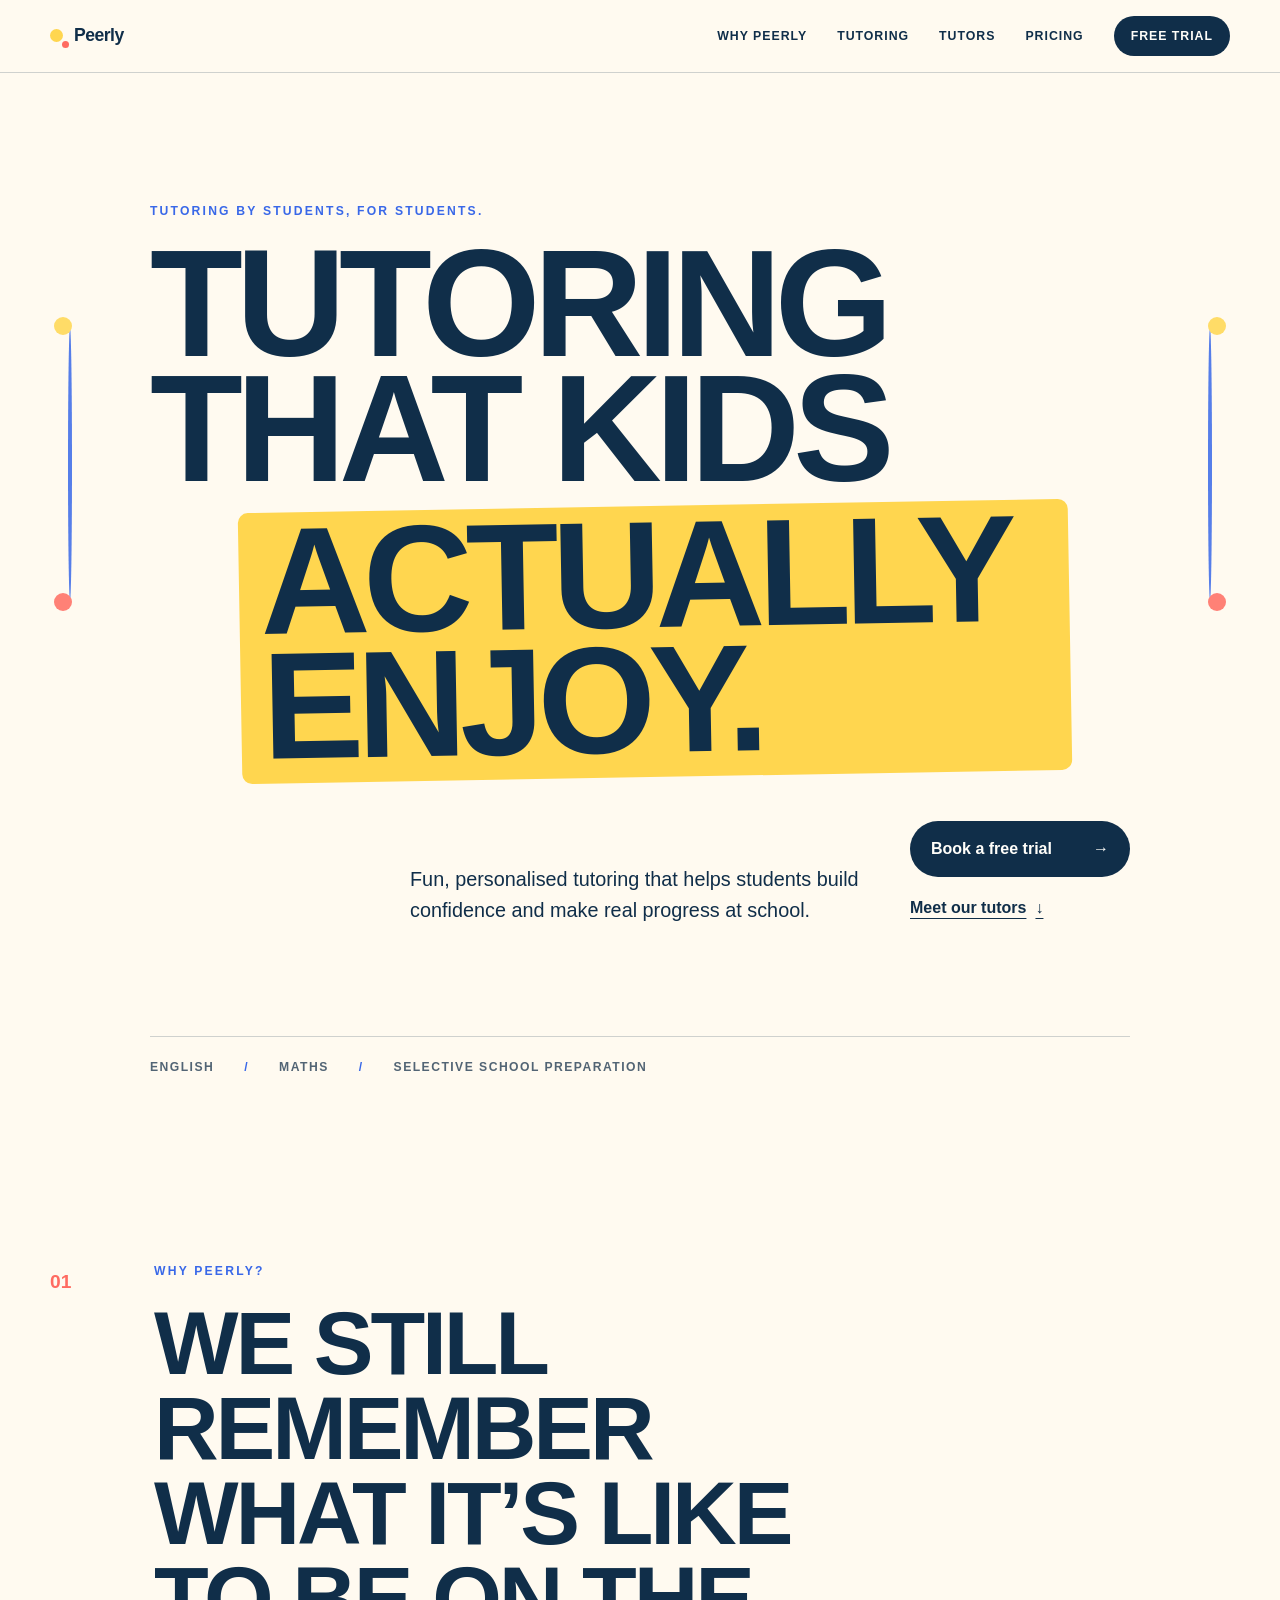
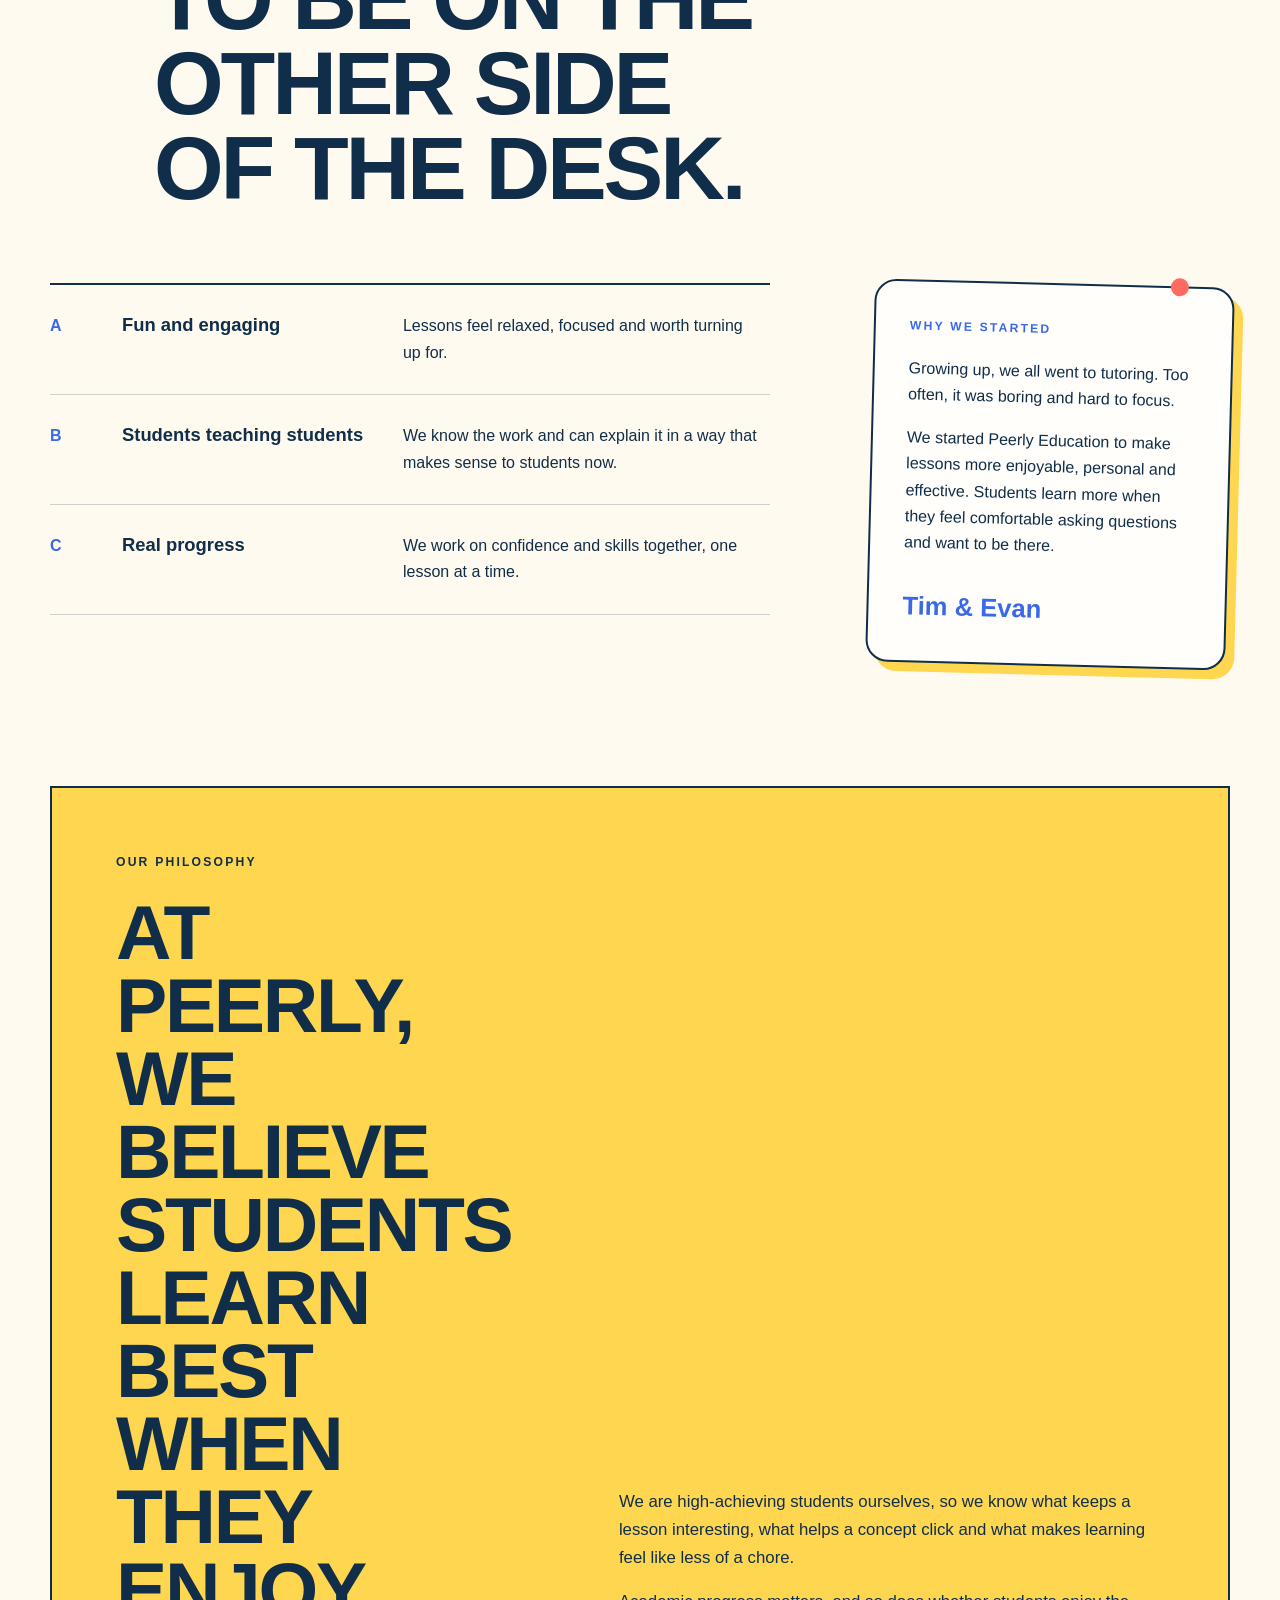
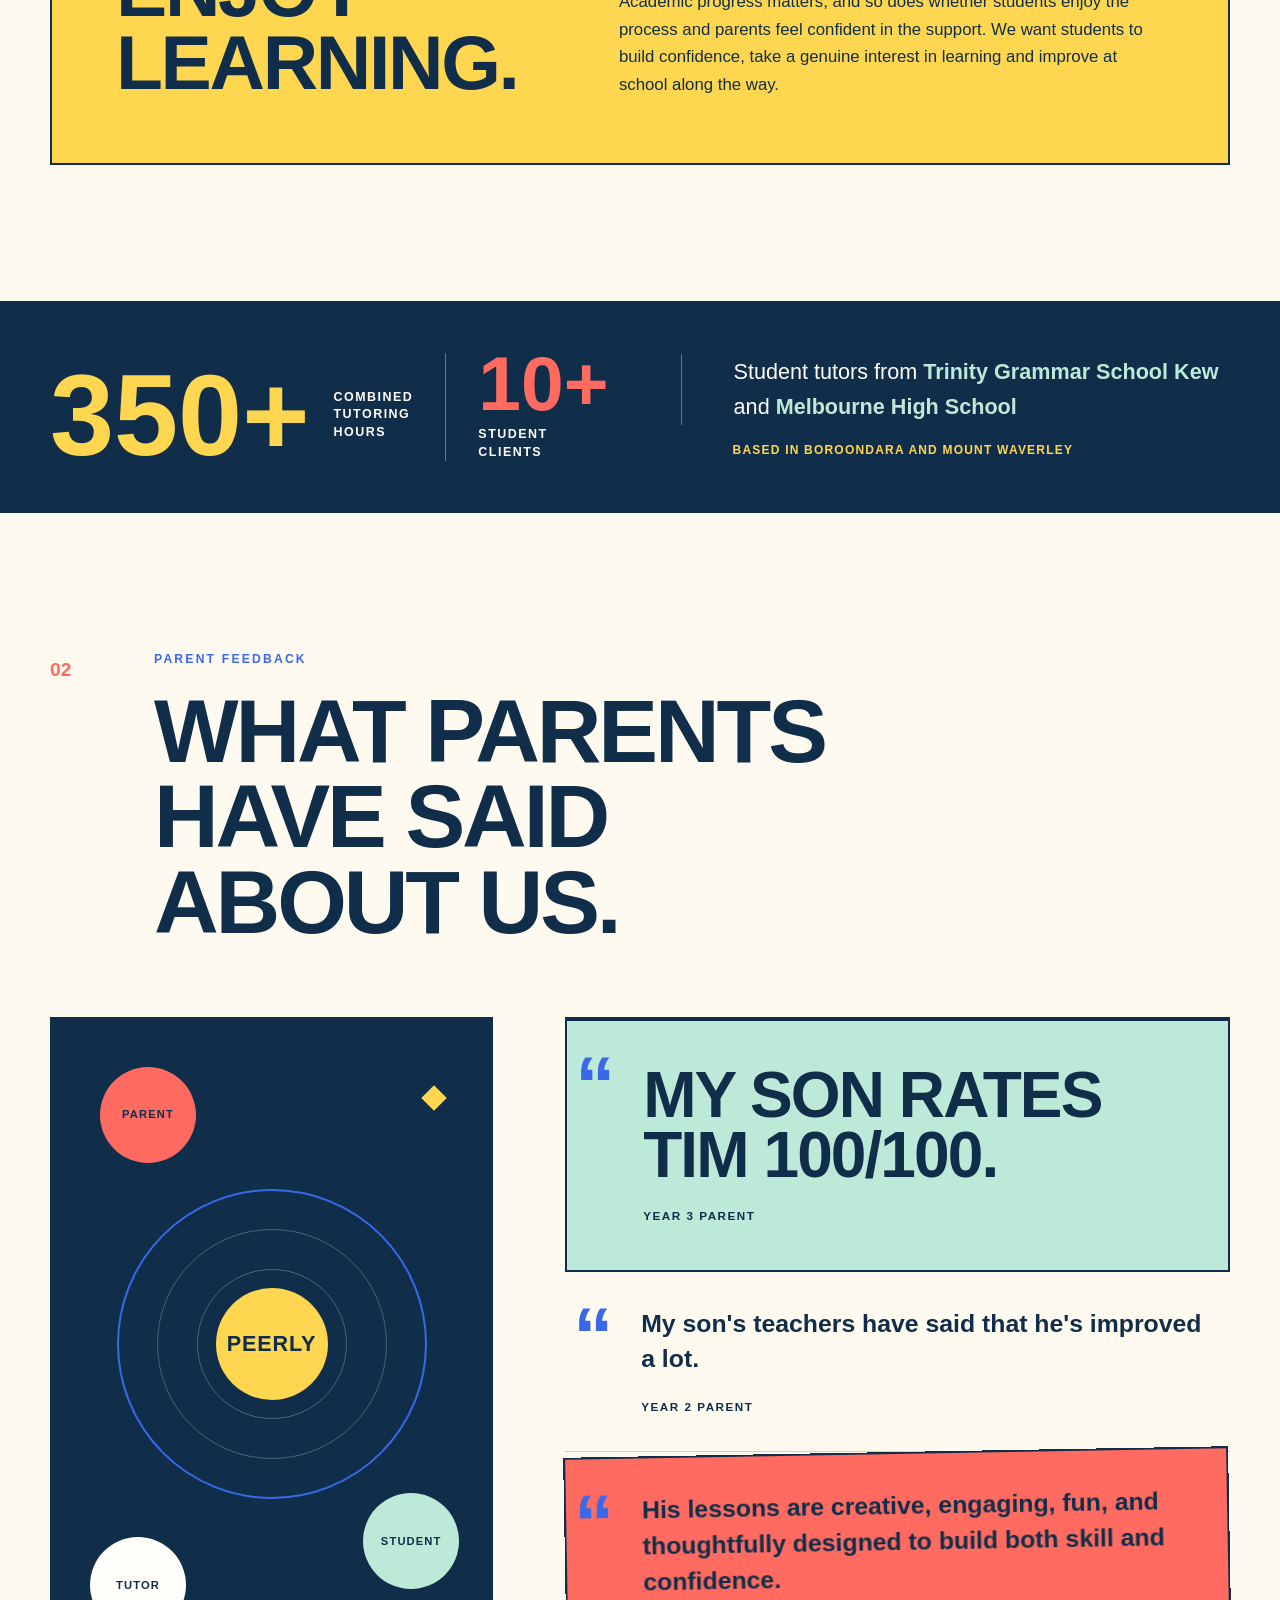
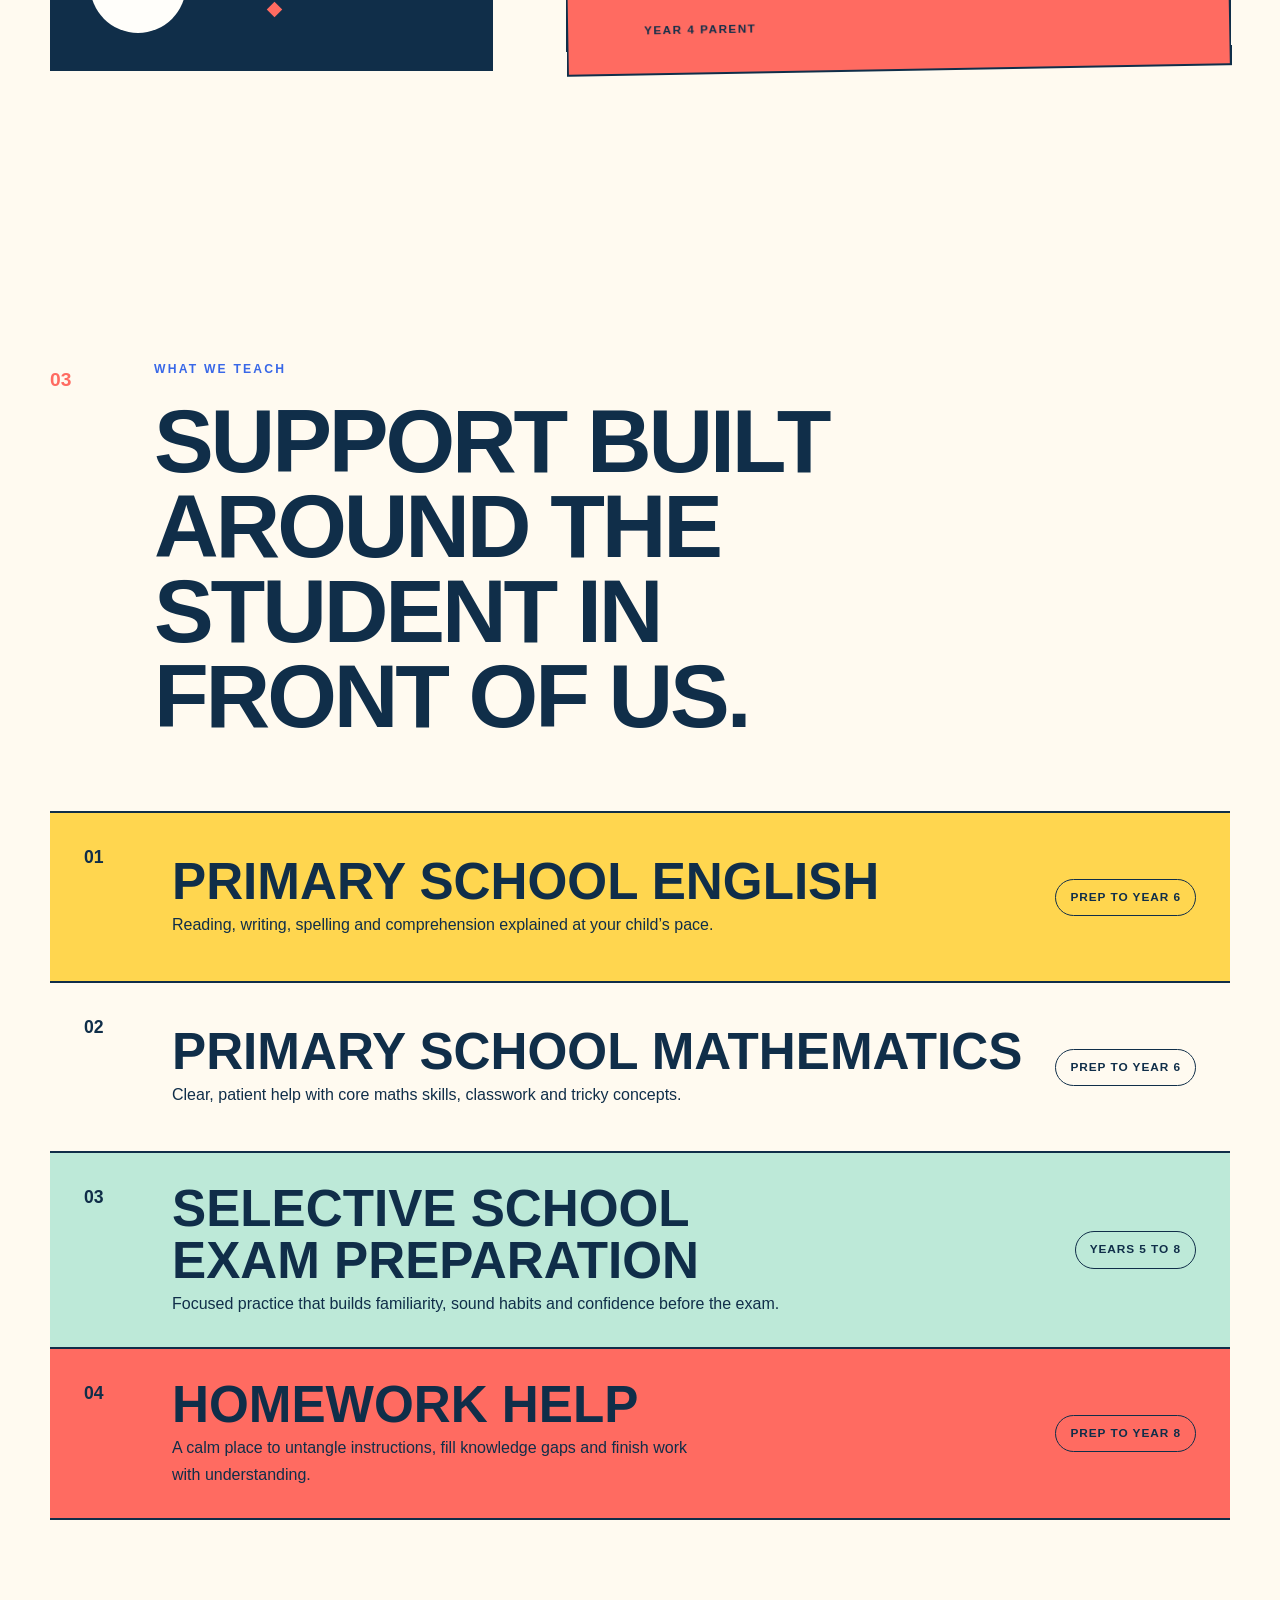
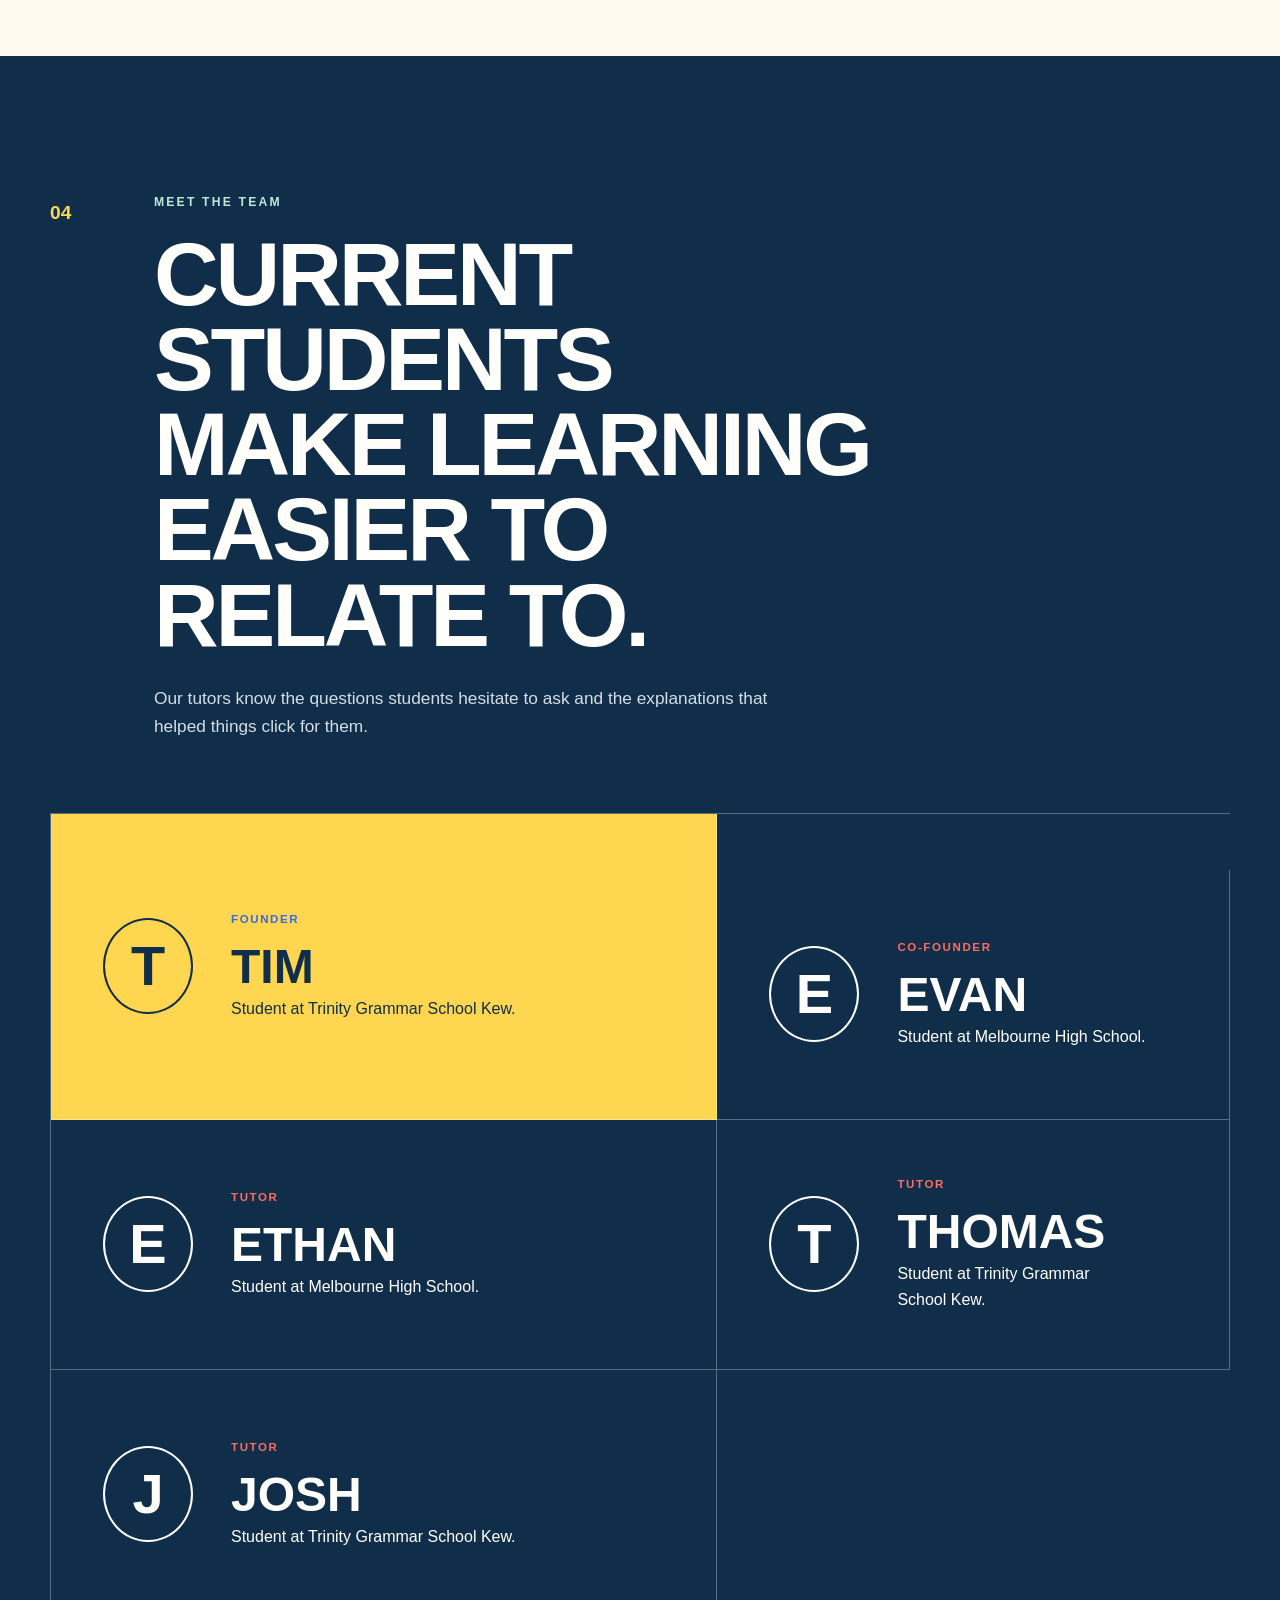
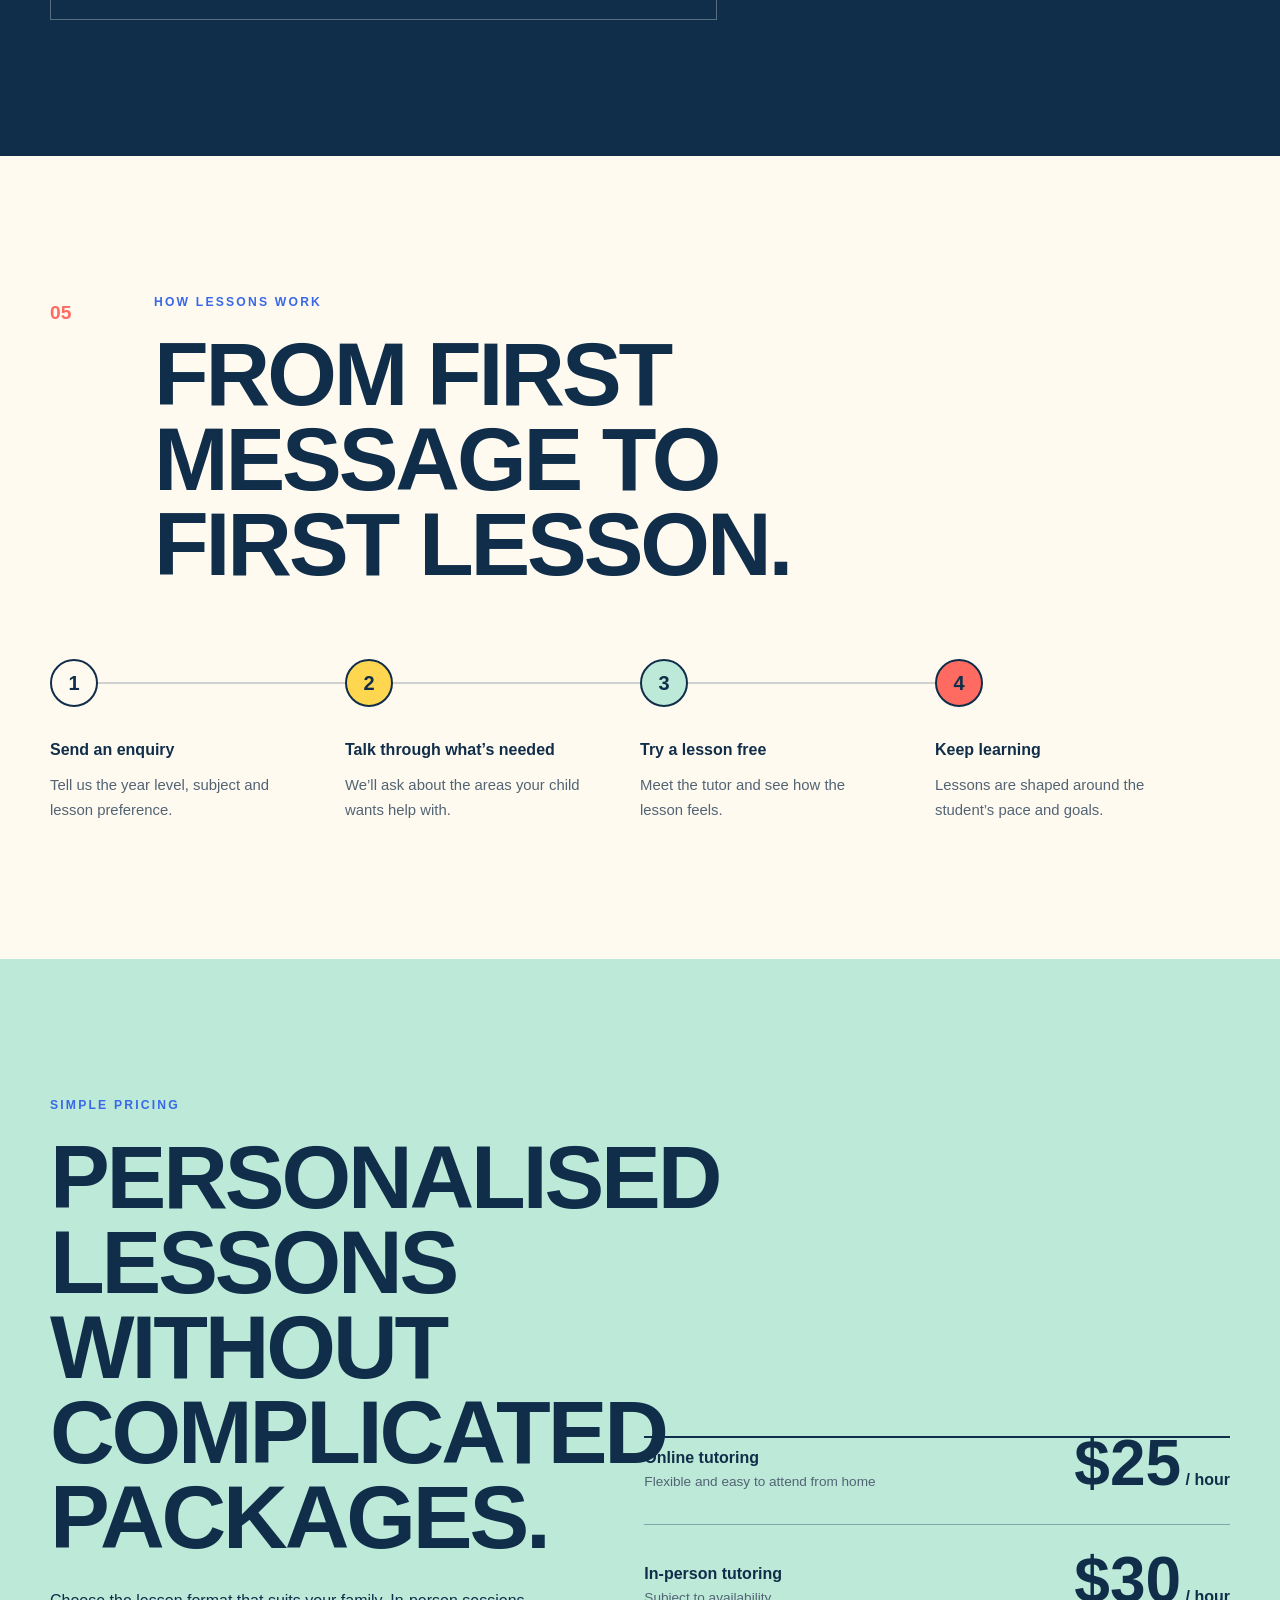
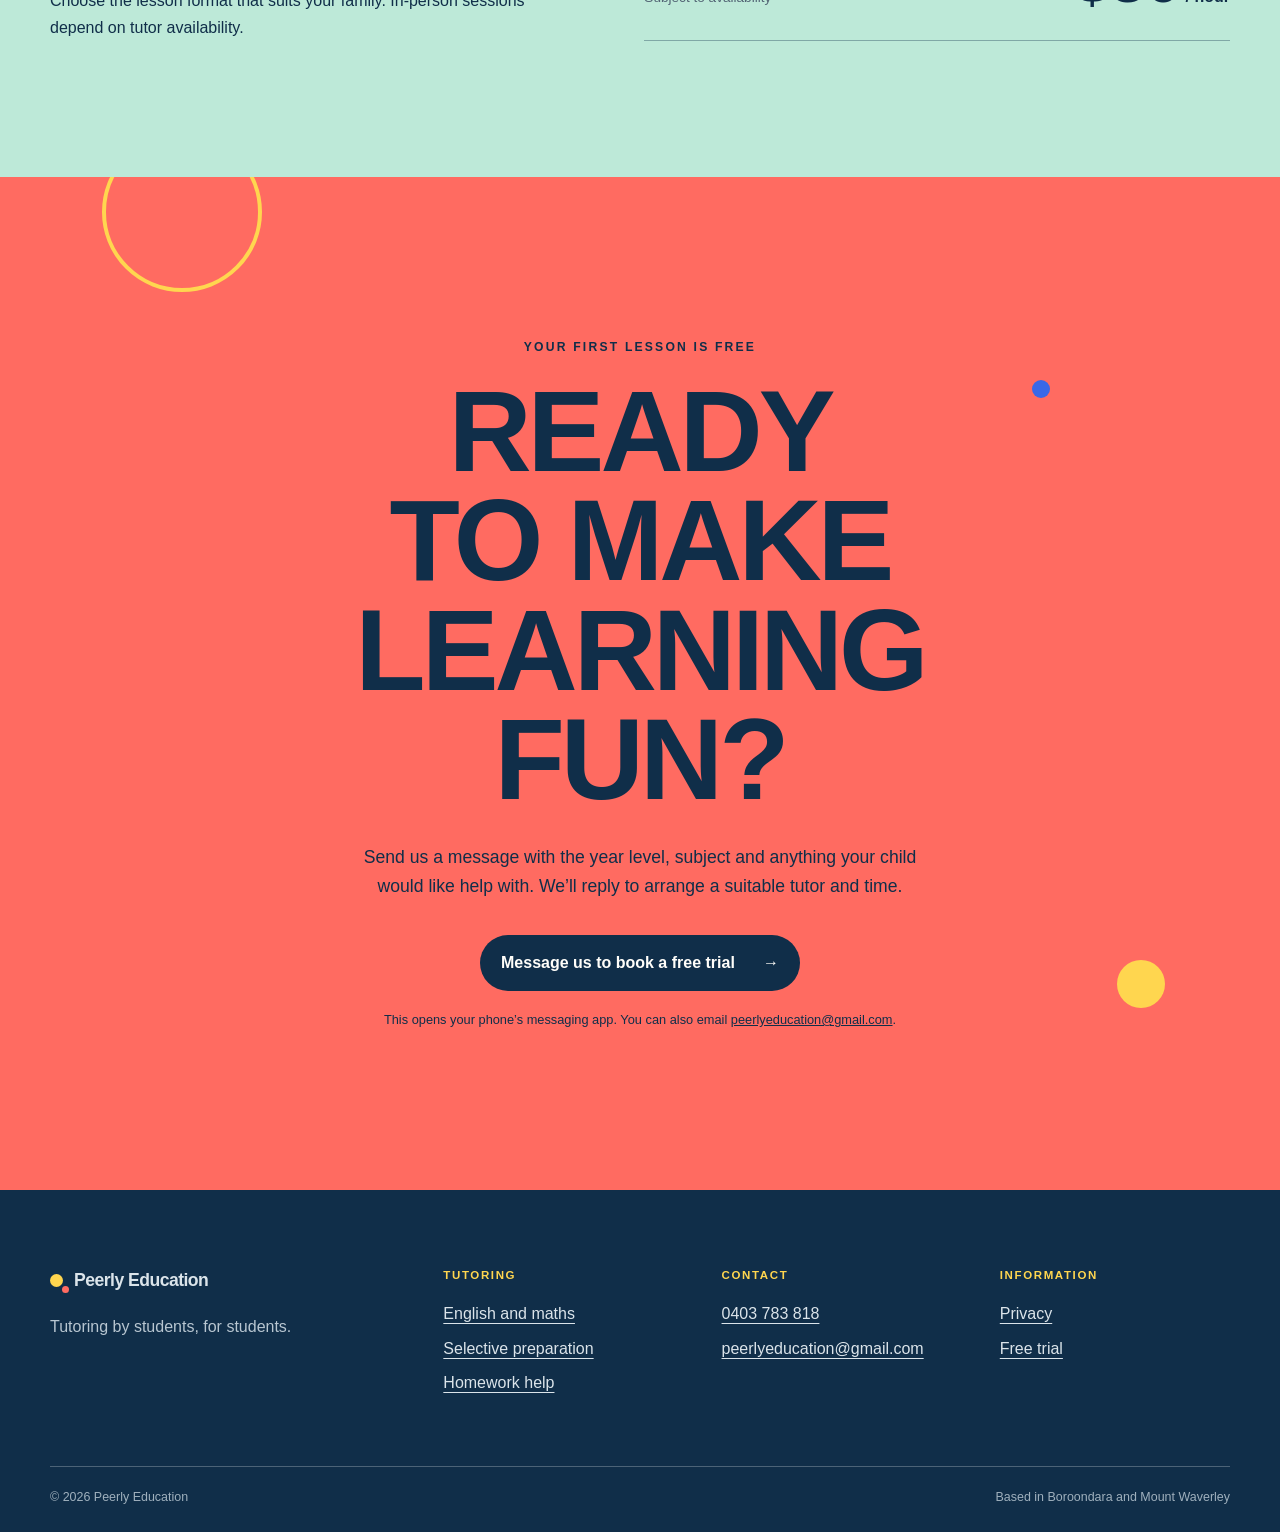
==== commit 40243687: "Correct student client count" ====
--- a/index.html
+++ b/index.html
@@ -105,7 +105,7 @@
       <div class="credibility-inner">
         <div class="stat-group">
           <p class="stat"><strong>350+</strong><span>combined tutoring hours</span></p>
-          <p class="stat stat-secondary"><strong>10+</strong><span>current student tutors</span></p>
+          <p class="stat stat-secondary"><strong>10+</strong><span>student clients</span></p>
         </div>
         <div class="credibility-details">
           <p class="school-note">Student tutors from <strong>Trinity Grammar School Kew</strong> and <strong>Melbourne High School</strong></p>
@@ -262,3 +262,4 @@
   </footer>
 </body>
 </html>
+
